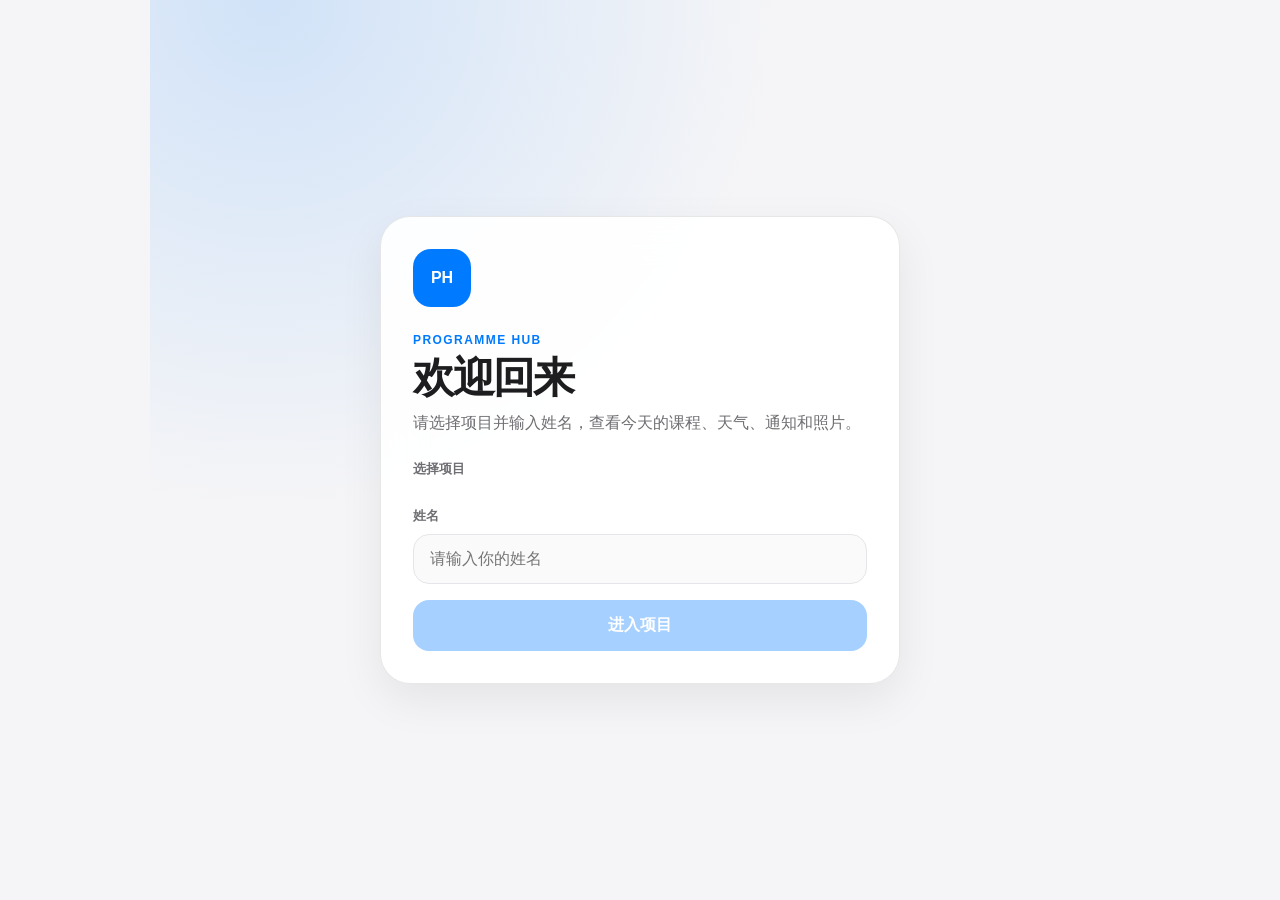
==== index.html @ 5d645482 "Publish Programme Hub website" ====
<!doctype html>
<html lang="zh-CN">
<head>
<meta charset="utf-8">
<meta name="viewport" content="width=device-width,initial-scale=1,viewport-fit=cover">
<meta name="theme-color" content="#f5f5f7">
<title>Programme Hub</title>
<style>
:root{--a:#007aff;--bg:#f5f5f7;--card:#fff;--text:#1d1d1f;--muted:#6e6e73;--line:#e5e5ea;--shadow:0 16px 45px rgba(0,0,0,.07)}
*{box-sizing:border-box}html{scroll-behavior:smooth}body{margin:0;background:var(--bg);color:var(--text);font-family:-apple-system,BlinkMacSystemFont,"PingFang SC","Helvetica Neue",Arial,sans-serif;-webkit-font-smoothing:antialiased}button,input{font:inherit}.hide{display:none!important}.wrap{width:min(100%,980px);margin:auto;min-height:100vh}.glass{background:rgba(255,255,255,.92);border:1px solid rgba(60,60,67,.12);box-shadow:var(--shadow);backdrop-filter:blur(20px)}
.login{min-height:100vh;display:grid;place-items:center;padding:22px;background:radial-gradient(circle at 12% 0,rgba(0,122,255,.15),transparent 32rem)}.loginbox{width:min(100%,520px);border-radius:30px;padding:32px}.logo{width:58px;height:58px;border-radius:18px;background:var(--a);color:#fff;display:grid;place-items:center;font-weight:800}.eyebrow{color:var(--a);font-size:12px;font-weight:800;letter-spacing:.12em;margin:26px 0 9px}.login h1{font-size:42px;letter-spacing:-.05em;line-height:1.05;margin:0 0 10px}.sub{color:var(--muted);line-height:1.6;margin:0 0 24px}.label{display:block;color:var(--muted);font-size:13px;font-weight:700;margin:20px 0 9px}.projects{display:grid;gap:10px}.project{width:100%;border:1px solid var(--line);background:#fff;border-radius:18px;padding:13px;display:flex;align-items:center;gap:12px;text-align:left;cursor:pointer}.project.on{border-color:var(--a);box-shadow:0 0 0 3px rgba(0,122,255,.1)}.badge{width:43px;height:43px;border-radius:13px;background:var(--c);color:#fff;display:grid;place-items:center;font-weight:800}.project strong,.project small{display:block}.project small{color:var(--muted);margin-top:3px}.radio{width:18px;height:18px;border:2px solid var(--line);border-radius:50%;margin-left:auto}.project.on .radio{border:5px solid var(--a)}.input{width:100%;border:1px solid var(--line);border-radius:16px;padding:15px 16px;background:#fafafa;outline:none}.input:focus{border-color:var(--a);box-shadow:0 0 0 4px rgba(0,122,255,.1)}.primary{width:100%;border:0;border-radius:16px;background:var(--a);color:#fff;padding:15px;font-weight:800;margin-top:16px;cursor:pointer}.primary:disabled{opacity:.35}
.app{padding:0 16px 104px}.top{height:66px;display:flex;align-items:center;justify-content:space-between;position:sticky;top:0;z-index:9;background:rgba(245,245,247,.82);backdrop-filter:blur(20px)}.brand{font-weight:800}.actions{display:flex;gap:9px}.round{height:38px;min-width:38px;border:1px solid var(--line);border-radius:999px;background:#fff;font-weight:800}.section{display:none}.section.on{display:block}.hero{padding:36px 0 24px}.date{color:var(--a);font-size:13px;font-weight:800}.hero h1{font-size:clamp(38px,8vw,64px);letter-spacing:-.055em;line-height:1.02;margin:9px 0 10px}.hero p{color:var(--muted);font-size:17px;margin:0}.grid{display:grid;grid-template-columns:1.15fr .85fr;gap:15px}.stack{display:grid;gap:15px}.card{background:var(--card);border:1px solid var(--line);border-radius:25px;box-shadow:var(--shadow);overflow:hidden}.head{display:flex;align-items:center;justify-content:space-between;padding:21px 22px 8px}.head h2{font-size:18px;margin:0}.link{border:0;background:none;color:var(--a);font-weight:700}.course{padding:7px 22px 23px}.ctime{color:var(--a);font-weight:800;font-size:14px;margin:10px 0}.course h3{font-size:clamp(27px,5vw,40px);letter-spacing:-.04em;line-height:1.08;margin:0 0 20px}.pills{display:flex;gap:8px;flex-wrap:wrap}.pill{background:#f2f2f7;border-radius:12px;padding:9px 11px;color:var(--muted);font-size:13px}.notices{padding:4px 17px 16px}.notice{display:grid;grid-template-columns:8px 1fr auto;gap:11px;padding:14px 4px;border-bottom:1px solid var(--line)}.notice:last-child{border:0}.dot{width:8px;height:8px;border-radius:50%;background:var(--a);margin-top:6px}.dot.red{background:#ff3b30}.notice strong{font-size:14px}.notice p{margin:5px 0 0;color:var(--muted);font-size:13px;line-height:1.5}.notice time{font-size:11px;color:var(--muted)}.weather{padding:8px 22px 22px}.temp{font-size:68px;font-weight:300;letter-spacing:-.08em}.condition{color:var(--muted);margin:3px 0 15px}.tip{background:rgba(0,122,255,.09);border-radius:14px;padding:13px;font-size:13px;line-height:1.55;margin-top:14px}.photos{display:grid;grid-auto-flow:column;grid-auto-columns:minmax(210px,1fr);gap:11px;overflow-x:auto;padding:8px 17px 20px}.photo{aspect-ratio:4/3;border-radius:18px;position:relative;overflow:hidden;background:linear-gradient(145deg,var(--c1),var(--c2))}.photo:before{content:"";position:absolute;width:120px;height:120px;border-radius:50%;background:rgba(255,255,255,.24);right:-20px;top:-20px}.photo:after{content:"";position:absolute;width:170px;height:70px;border-radius:30px;background:rgba(255,255,255,.18);left:20px;top:40px}.caption{position:absolute;left:0;right:0;bottom:0;padding:45px 14px 13px;background:linear-gradient(transparent,rgba(0,0,0,.72));color:#fff}.caption strong,.caption small{display:block}.caption small{opacity:.8;margin-top:4px}.pagehead{padding:40px 0 18px}.pagehead small{color:var(--a);font-weight:800}.pagehead h1{font-size:44px;letter-spacing:-.05em;margin:6px 0}.timeline{padding:12px 21px}.trow{display:grid;grid-template-columns:68px 22px 1fr;min-height:86px}.ttime{padding-top:18px;font-weight:800}.axis{position:relative}.axis:before{content:"";position:absolute;left:10px;top:0;bottom:0;width:1px;background:var(--line)}.axis:after{content:"";position:absolute;left:6px;top:23px;width:9px;height:9px;border-radius:50%;background:var(--muted)}.trow.current .axis:after{background:var(--a);box-shadow:0 0 0 6px rgba(0,122,255,.12)}.tcontent{padding:17px 0;border-bottom:1px solid var(--line)}.tcontent span{display:block;color:var(--muted);font-size:13px;margin-top:5px}.noticecards{display:grid;gap:11px}.ncard{padding:20px 21px}.tag{display:inline-flex;padding:6px 9px;border-radius:999px;background:rgba(0,122,255,.1);color:var(--a);font-size:11px;font-weight:800}.tag.red{background:rgba(255,59,48,.1);color:#ff3b30}.ncard h3{margin:12px 0 7px}.ncard p{color:var(--muted);line-height:1.65;margin:0}.photogrid{display:grid;grid-template-columns:repeat(3,1fr);gap:10px}.photogrid .photo{aspect-ratio:1}.profile{max-width:650px;padding:23px}.profiletop{display:flex;gap:15px;align-items:center;padding-bottom:19px;border-bottom:1px solid var(--line)}.avatar{width:58px;height:58px;border-radius:18px;background:var(--a);color:#fff;display:grid;place-items:center;font-size:23px;font-weight:800}.profiletop h3{margin:0}.profiletop p{margin:5px 0 0;color:var(--muted)}.prow{display:flex;justify-content:space-between;padding:17px 0;border-bottom:1px solid var(--line)}.prow span:last-child{color:var(--muted)}.logout{width:100%;border:0;border-radius:15px;background:rgba(255,59,48,.1);color:#ff3b30;padding:14px;font-weight:800;margin-top:18px}.nav{position:fixed;left:50%;bottom:max(12px,env(safe-area-inset-bottom));transform:translateX(-50%);width:min(calc(100% - 28px),620px);display:grid;grid-template-columns:repeat(5,1fr);padding:7px;background:rgba(255,255,255,.86);border:1px solid var(--line);border-radius:23px;box-shadow:0 14px 40px rgba(0,0,0,.15);backdrop-filter:blur(22px);z-index:20}.nav button{border:0;background:none;border-radius:17px;padding:8px 2px;color:var(--muted);font-size:11px;font-weight:700}.nav button.on{background:rgba(0,122,255,.09);color:var(--a)}.nav b{display:block;font-size:18px;margin-bottom:2px}
@media(max-width:760px){.grid{grid-template-columns:1fr}.photogrid{grid-template-columns:repeat(2,1fr)}.notice{grid-template-columns:8px 1fr}.notice time{grid-column:2}.loginbox{padding:26px}.login h1{font-size:37px}}
</style>
</head>
<body>
<div class="wrap">
<section id="login" class="login"><div class="loginbox glass"><div class="logo">PH</div><div class="eyebrow">PROGRAMME HUB</div><h1>欢迎回来</h1><p class="sub">请选择项目并输入姓名，查看今天的课程、天气、通知和照片。</p><span class="label">选择项目</span><div id="projects" class="projects"></div><label class="label" for="name">姓名</label><input id="name" class="input" placeholder="请输入你的姓名"><button id="enter" class="primary" disabled>进入项目</button></div></section>
<section id="app" class="app hide"><header class="top"><div id="brand" class="brand"></div><div class="actions"><button id="lang" class="round">EN</button><button id="avatarTop" class="round">U</button></div></header>
<main>
<section id="home" class="section on"><div class="hero"><div id="date" class="date"></div><h1 id="greeting"></h1><p id="welcome"></p></div><div class="grid"><div class="stack"><article class="card"><div class="head"><h2 data-t="todayCourse">今日课程</h2><button class="link" data-go="schedule">查看全部</button></div><div class="course"><div id="courseTime" class="ctime"></div><h3 id="courseTitle"></h3><div class="pills"><span id="speaker" class="pill"></span><span id="location" class="pill"></span></div></div></article><article class="card"><div class="head"><h2 data-t="latest">最新通知</h2><button class="link" data-go="notices">查看全部</button></div><div id="homeNotices" class="notices"></div></article></div><div class="stack"><article class="card"><div class="head"><h2 data-t="weather">今日天气</h2><span id="city"></span></div><div class="weather"><div id="temp" class="temp"></div><div id="condition" class="condition"></div><div class="pills"><span id="rain" class="pill"></span><span id="humidity" class="pill"></span></div><div id="tip" class="tip"></div></div></article><article class="card"><div class="head"><h2 data-t="photos">今日照片</h2><button class="link" data-go="photos">查看全部</button></div><div id="homePhotos" class="photos"></div></article></div></div></section>
<section id="schedule" class="section"><div class="pagehead"><small>PROGRAMME</small><h1 data-t="schedule">日程</h1></div><div id="timeline" class="card timeline"></div></section>
<section id="notices" class="section"><div class="pagehead"><small>UPDATES</small><h1 data-t="notices">通知</h1></div><div id="noticeCards" class="noticecards"></div></section>
<section id="photos" class="section"><div class="pagehead"><small>MOMENTS</small><h1 data-t="photos">照片</h1></div><div id="photoGrid" class="photogrid"></div></section>
<section id="profile" class="section"><div class="pagehead"><small>ACCOUNT</small><h1 data-t="me">我的</h1></div><div class="card profile"><div class="profiletop"><div id="avatar" class="avatar">U</div><div><h3 id="profileName"></h3><p id="profileProject"></p></div></div><div class="prow"><span data-t="project">项目</span><span id="profileProject2"></span></div><div class="prow"><span data-t="language">语言</span><span id="profileLang"></span></div><button id="logout" class="logout">切换项目 / 退出</button></div></section>
</main>
<nav class="nav"><button class="on" data-tab="home"><b>⌂</b><span data-t="home">首页</span></button><button data-tab="schedule"><b>◷</b><span data-t="schedule">日程</span></button><button data-tab="notices"><b>◉</b><span data-t="notices">通知</span></button><button data-tab="photos"><b>▧</b><span data-t="photos">照片</span></button><button data-tab="profile"><b>♙</b><span data-t="me">我的</span></button></nav></section>
</div>
<script>
const DATA={
uae:{name:'2026 UAE',sub:'Summer Chinese Programme',short:'UAE',accent:'#007aff',welcomeZh:'今天的重要信息，都在这里。',welcomeEn:'Everything important for today, in one place.',course:{time:'09:00–12:00',zh:'中华文化教学多模态资源的生成与使用',en:'Creating and Using Multimodal Resources for Chinese Culture Teaching',speakerZh:'张天池',speakerEn:'Zhang Tianchi',placeZh:'物理楼二楼报告厅',placeEn:'Physics Building, 2F Auditorium'},weather:{cityZh:'上海',cityEn:'Shanghai',temp:'32°',conditionZh:'多云 · 最高 35° / 最低 27°',conditionEn:'Cloudy · H 35° / L 27°',rain:'35%',humidity:'68%',tipZh:'下午可能有阵雨，记得带伞并注意防暑。',tipEn:'Possible afternoon showers. Bring an umbrella and stay hydrated.'},schedule:[['08:40','酒店发车','Depart from hotel'],['09:00','上午课程','Morning class'],['12:00','午餐','Lunch'],['13:45','前往新天地','Transfer to Xintiandi'],['18:30','上海马戏城','Shanghai Circus World']],notices:[['重要','IMPORTANT','明日上午请于 08:30 前在酒店大堂集合。','Meet in the hotel lobby before 8:30 tomorrow morning.',1],['行程调整','Schedule update','今日返程时间调整为 20:00。','Today’s return time has been changed to 20:00.',0]]},
principals:{name:'2026 华校校长',sub:'Overseas Chinese Educators',short:'华校',accent:'#af1f2d',welcomeZh:'课程安排、重要通知与活动照片一目了然。',welcomeEn:'Courses, updates and programme moments at a glance.',course:{time:'09:00–12:00',zh:'华文教育与国家文化软实力',en:'Chinese Education and National Cultural Soft Power',speakerZh:'曹秀玲',speakerEn:'Cao Xiuling',placeZh:'物理楼二楼报告厅',placeEn:'Physics Building, 2F Auditorium'},weather:{cityZh:'上海',cityEn:'Shanghai',temp:'32°',conditionZh:'多云 · 最高 35° / 最低 27°',conditionEn:'Cloudy · H 35° / L 27°',rain:'35%',humidity:'68%',tipZh:'天气炎热，请及时补水。',tipEn:'Hot weather today. Stay hydrated.'},schedule:[['08:10','酒店发车','Depart from hotel'],['09:00','专题讲座','Featured lecture'],['12:00','午餐','Lunch'],['13:30','下午活动','Afternoon activity'],['17:00','返回酒店','Return to hotel']],notices:[['提醒','REMINDER','请携带学员证并按大巴分配表乘车。','Bring your programme badge and follow the bus allocation list.',1],['资料更新','MATERIALS','今日讲座资料已更新。','Today’s lecture materials have been updated.',0]]},
vietnam:{name:'2025 越南大学生',sub:'Vietnam University Programme',short:'VN',accent:'#008f74',welcomeZh:'你的每日课程与活动信息。',welcomeEn:'Your daily classes and activities.',course:{time:'09:00–11:30',zh:'中国文化体验课程',en:'Chinese Culture Experience',speakerZh:'项目教师',speakerEn:'Programme Faculty',placeZh:'教学楼 206',placeEn:'Teaching Building 206'},weather:{cityZh:'上海',cityEn:'Shanghai',temp:'31°',conditionZh:'晴间多云 · 最高 34° / 最低 26°',conditionEn:'Partly cloudy · H 34° / L 26°',rain:'20%',humidity:'65%',tipZh:'有户外活动，建议做好防晒。',tipEn:'Outdoor activities today. Sun protection is recommended.'},schedule:[['08:30','集合出发','Meet and depart'],['09:00','上午课程','Morning class'],['11:30','午餐','Lunch'],['14:00','文化参访','Cultural visit'],['17:30','自由活动','Free time']],notices:[['集合提醒','MEETING','请提前十分钟到达集合地点。','Arrive at the meeting point ten minutes early.',1],['照片更新','PHOTOS','昨日活动照片已经上传。','Yesterday’s activity photos are now available.',0]]}}
};
const T={zh:{todayCourse:'今日课程',latest:'最新通知',weather:'今日天气',photos:'照片',schedule:'日程',notices:'通知',me:'我的',project:'项目',language:'语言',home:'首页'},en:{todayCourse:"Today’s Course",latest:'Latest Notices',weather:"Today’s Weather",photos:'Photos',schedule:'Schedule',notices:'Notices',me:'Me',project:'Project',language:'Language',home:'Home'}};
let state={project:localStorage.ph_project||'uae',name:localStorage.ph_name||'',lang:localStorage.ph_lang||'zh',tab:'home'};const $=id=>document.getElementById(id);const txt=(o,z,e)=>state.lang==='zh'?o[z]:o[e];
function theme(){document.documentElement.style.setProperty('--a',DATA[state.project].accent)}
function renderProjects(){projects.innerHTML=Object.entries(DATA).map(([k,p])=>`<button class="project ${k===state.project?'on':''}" data-p="${k}"><span class="badge" style="--c:${p.accent}">${p.short}</span><span><strong>${p.name}</strong><small>${p.sub}</small></span><i class="radio"></i></button>`).join('');document.querySelectorAll('[data-p]').forEach(b=>b.onclick=()=>{state.project=b.dataset.p;theme();renderProjects();validate()})}
function validate(){enter.disabled=!name.value.trim()}
function dateText(){return new Intl.DateTimeFormat(state.lang==='zh'?'zh-CN':'en-US',{month:'long',day:'numeric',weekday:'long'}).format(new Date())}
function greet(){let h=new Date().getHours();return state.lang==='zh'?(h<12?'早上好':h<18?'下午好':'晚上好'):(h<12?'Good morning':h<18?'Good afternoon':'Good evening')}
function photoCards(){return [['#3277d5','#8cc8ff',state.lang==='zh'?'校园时光':'Campus Moments',state.lang==='zh'?'12 张照片':'12 photos'],['#af1f2d','#ffb7c3',state.lang==='zh'?'今日课堂':"Today’s Class",state.lang==='zh'?'18 张照片':'18 photos'],['#008f74','#8de1c9',state.lang==='zh'?'上海印象':'Shanghai Impressions',state.lang==='zh'?'24 张照片':'24 photos']].map(x=>`<div class="photo" style="--c1:${x[0]};--c2:${x[1]}"><div class="caption"><strong>${x[2]}</strong><small>${x[3]}</small></div></div>`).join('')}
function render(){const p=DATA[state.project];theme();brand.textContent=p.name;date.textContent=dateText();greeting.textContent=`${greet()}，${state.name}`;welcome.textContent=state.lang==='zh'?p.welcomeZh:p.welcomeEn;courseTime.textContent=p.course.time;courseTitle.textContent=state.lang==='zh'?p.course.zh:p.course.en;speaker.textContent='👤 '+(state.lang==='zh'?'主讲人：':'Speaker: ')+(state.lang==='zh'?p.course.speakerZh:p.course.speakerEn);location.textContent='⌖ '+(state.lang==='zh'?p.course.placeZh:p.course.placeEn);city.textContent=state.lang==='zh'?p.weather.cityZh:p.weather.cityEn;temp.textContent=p.weather.temp;condition.textContent=state.lang==='zh'?p.weather.conditionZh:p.weather.conditionEn;rain.textContent=(state.lang==='zh'?'降雨概率 ':'Rain ')+p.weather.rain;humidity.textContent=(state.lang==='zh'?'湿度 ':'Humidity ')+p.weather.humidity;tip.textContent=state.lang==='zh'?p.weather.tipZh:p.weather.tipEn;homeNotices.innerHTML=p.notices.map(n=>`<div class="notice"><span class="dot ${n[4]?'red':''}"></span><div><strong>${state.lang==='zh'?n[0]:n[1]}</strong><p>${state.lang==='zh'?n[2]:n[3]}</p></div><time>${state.lang==='zh'?'今天':'Today'}</time></div>`).join('');noticeCards.innerHTML=p.notices.map(n=>`<article class="card ncard"><span class="tag ${n[4]?'red':''}">${state.lang==='zh'?n[0]:n[1]}</span><h3>${state.lang==='zh'?n[0]:n[1]}</h3><p>${state.lang==='zh'?n[2]:n[3]}</p></article>`).join('');homePhotos.innerHTML=photoCards();photoGrid.innerHTML=photoCards();timeline.innerHTML=p.schedule.map((s,i)=>`<div class="trow ${i===1?'current':''}"><div class="ttime">${s[0]}</div><div class="axis"></div><div class="tcontent"><strong>${state.lang==='zh'?s[1]:s[2]}</strong><span>${p.name}</span></div></div>`).join('');avatarTop.textContent=(state.name[0]||'U').toUpperCase();avatar.textContent=(state.name[0]||'U').toUpperCase();profileName.textContent=state.name;profileProject.textContent=p.name;profileProject2.textContent=p.name;profileLang.textContent=state.lang==='zh'?'简体中文':'English';lang.textContent=state.lang==='zh'?'EN':'中';document.querySelectorAll('[data-t]').forEach(e=>e.textContent=T[state.lang][e.dataset.t])}
function showApp(){login.classList.add('hide');app.classList.remove('hide');render();tab('home')}
function tab(t){state.tab=t;document.querySelectorAll('.section').forEach(s=>s.classList.toggle('on',s.id===t));document.querySelectorAll('[data-tab]').forEach(b=>b.classList.toggle('on',b.dataset.tab===t));scrollTo(0,0)}
enter.onclick=()=>{state.name=name.value.trim();localStorage.ph_project=state.project;localStorage.ph_name=state.name;localStorage.ph_lang=state.lang;showApp()};name.oninput=validate;name.onkeydown=e=>{if(e.key==='Enter'&&!enter.disabled)enter.click()};lang.onclick=()=>{state.lang=state.lang==='zh'?'en':'zh';localStorage.ph_lang=state.lang;render()};avatarTop.onclick=()=>tab('profile');logout.onclick=()=>{localStorage.removeItem('ph_name');state.name='';app.classList.add('hide');login.classList.remove('hide');name.value='';validate()};document.querySelectorAll('[data-tab]').forEach(b=>b.onclick=()=>tab(b.dataset.tab));document.querySelectorAll('[data-go]').forEach(b=>b.onclick=()=>tab(b.dataset.go));renderProjects();theme();name.value=state.name;validate();if(state.name)showApp();
</script>
</body>
</html>
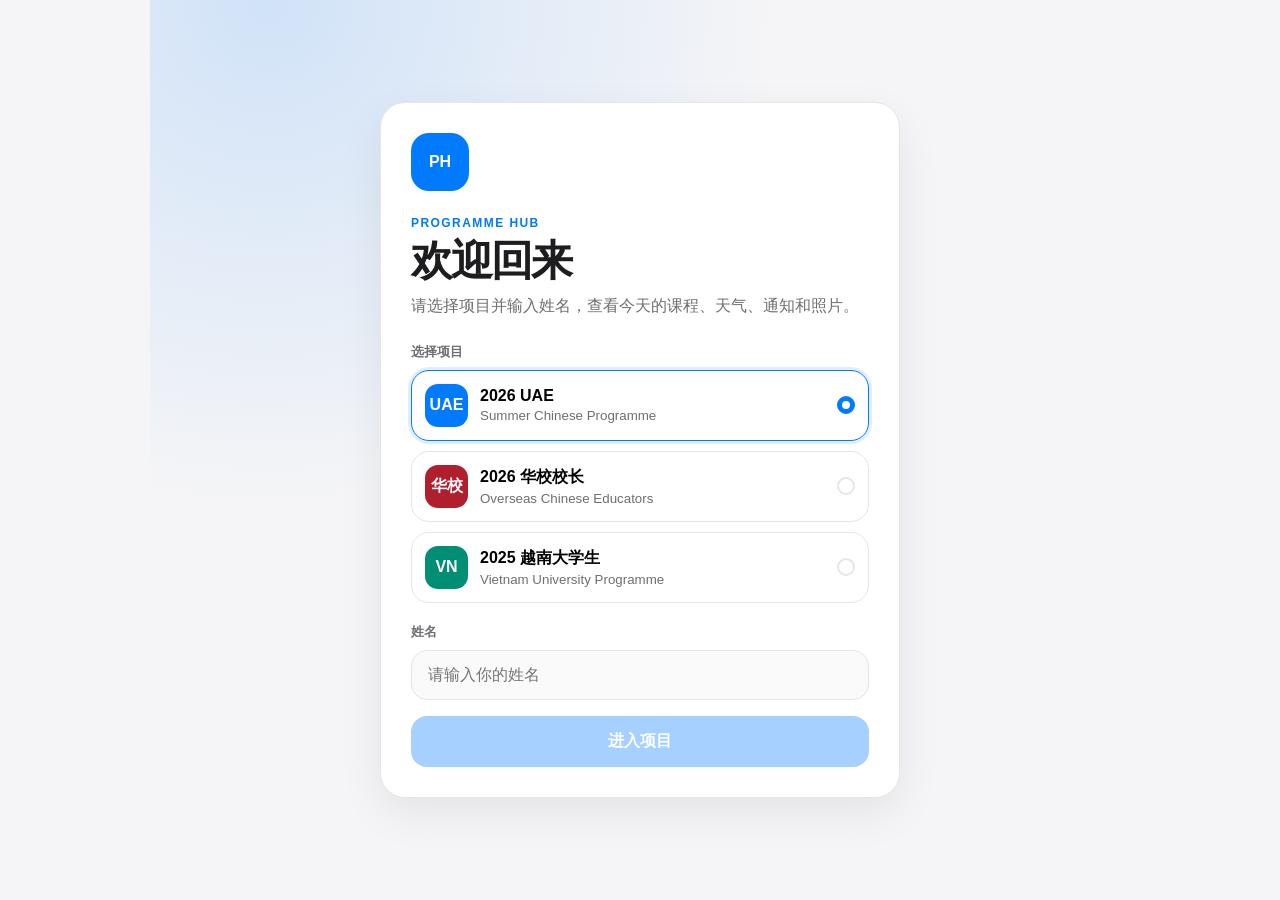
==== commit ec6f75aa: "Fix project selection and login in WeChat" ====
--- a/index.html
+++ b/index.html
@@ -2,48 +2,81 @@
 <html lang="zh-CN">
 <head>
 <meta charset="utf-8">
-<meta name="viewport" content="width=device-width,initial-scale=1,viewport-fit=cover">
+<meta name="viewport" content="width=device-width,initial-scale=1,maximum-scale=1,viewport-fit=cover">
 <meta name="theme-color" content="#f5f5f7">
 <title>Programme Hub</title>
 <style>
-:root{--a:#007aff;--bg:#f5f5f7;--card:#fff;--text:#1d1d1f;--muted:#6e6e73;--line:#e5e5ea;--shadow:0 16px 45px rgba(0,0,0,.07)}
-*{box-sizing:border-box}html{scroll-behavior:smooth}body{margin:0;background:var(--bg);color:var(--text);font-family:-apple-system,BlinkMacSystemFont,"PingFang SC","Helvetica Neue",Arial,sans-serif;-webkit-font-smoothing:antialiased}button,input{font:inherit}.hide{display:none!important}.wrap{width:min(100%,980px);margin:auto;min-height:100vh}.glass{background:rgba(255,255,255,.92);border:1px solid rgba(60,60,67,.12);box-shadow:var(--shadow);backdrop-filter:blur(20px)}
-.login{min-height:100vh;display:grid;place-items:center;padding:22px;background:radial-gradient(circle at 12% 0,rgba(0,122,255,.15),transparent 32rem)}.loginbox{width:min(100%,520px);border-radius:30px;padding:32px}.logo{width:58px;height:58px;border-radius:18px;background:var(--a);color:#fff;display:grid;place-items:center;font-weight:800}.eyebrow{color:var(--a);font-size:12px;font-weight:800;letter-spacing:.12em;margin:26px 0 9px}.login h1{font-size:42px;letter-spacing:-.05em;line-height:1.05;margin:0 0 10px}.sub{color:var(--muted);line-height:1.6;margin:0 0 24px}.label{display:block;color:var(--muted);font-size:13px;font-weight:700;margin:20px 0 9px}.projects{display:grid;gap:10px}.project{width:100%;border:1px solid var(--line);background:#fff;border-radius:18px;padding:13px;display:flex;align-items:center;gap:12px;text-align:left;cursor:pointer}.project.on{border-color:var(--a);box-shadow:0 0 0 3px rgba(0,122,255,.1)}.badge{width:43px;height:43px;border-radius:13px;background:var(--c);color:#fff;display:grid;place-items:center;font-weight:800}.project strong,.project small{display:block}.project small{color:var(--muted);margin-top:3px}.radio{width:18px;height:18px;border:2px solid var(--line);border-radius:50%;margin-left:auto}.project.on .radio{border:5px solid var(--a)}.input{width:100%;border:1px solid var(--line);border-radius:16px;padding:15px 16px;background:#fafafa;outline:none}.input:focus{border-color:var(--a);box-shadow:0 0 0 4px rgba(0,122,255,.1)}.primary{width:100%;border:0;border-radius:16px;background:var(--a);color:#fff;padding:15px;font-weight:800;margin-top:16px;cursor:pointer}.primary:disabled{opacity:.35}
-.app{padding:0 16px 104px}.top{height:66px;display:flex;align-items:center;justify-content:space-between;position:sticky;top:0;z-index:9;background:rgba(245,245,247,.82);backdrop-filter:blur(20px)}.brand{font-weight:800}.actions{display:flex;gap:9px}.round{height:38px;min-width:38px;border:1px solid var(--line);border-radius:999px;background:#fff;font-weight:800}.section{display:none}.section.on{display:block}.hero{padding:36px 0 24px}.date{color:var(--a);font-size:13px;font-weight:800}.hero h1{font-size:clamp(38px,8vw,64px);letter-spacing:-.055em;line-height:1.02;margin:9px 0 10px}.hero p{color:var(--muted);font-size:17px;margin:0}.grid{display:grid;grid-template-columns:1.15fr .85fr;gap:15px}.stack{display:grid;gap:15px}.card{background:var(--card);border:1px solid var(--line);border-radius:25px;box-shadow:var(--shadow);overflow:hidden}.head{display:flex;align-items:center;justify-content:space-between;padding:21px 22px 8px}.head h2{font-size:18px;margin:0}.link{border:0;background:none;color:var(--a);font-weight:700}.course{padding:7px 22px 23px}.ctime{color:var(--a);font-weight:800;font-size:14px;margin:10px 0}.course h3{font-size:clamp(27px,5vw,40px);letter-spacing:-.04em;line-height:1.08;margin:0 0 20px}.pills{display:flex;gap:8px;flex-wrap:wrap}.pill{background:#f2f2f7;border-radius:12px;padding:9px 11px;color:var(--muted);font-size:13px}.notices{padding:4px 17px 16px}.notice{display:grid;grid-template-columns:8px 1fr auto;gap:11px;padding:14px 4px;border-bottom:1px solid var(--line)}.notice:last-child{border:0}.dot{width:8px;height:8px;border-radius:50%;background:var(--a);margin-top:6px}.dot.red{background:#ff3b30}.notice strong{font-size:14px}.notice p{margin:5px 0 0;color:var(--muted);font-size:13px;line-height:1.5}.notice time{font-size:11px;color:var(--muted)}.weather{padding:8px 22px 22px}.temp{font-size:68px;font-weight:300;letter-spacing:-.08em}.condition{color:var(--muted);margin:3px 0 15px}.tip{background:rgba(0,122,255,.09);border-radius:14px;padding:13px;font-size:13px;line-height:1.55;margin-top:14px}.photos{display:grid;grid-auto-flow:column;grid-auto-columns:minmax(210px,1fr);gap:11px;overflow-x:auto;padding:8px 17px 20px}.photo{aspect-ratio:4/3;border-radius:18px;position:relative;overflow:hidden;background:linear-gradient(145deg,var(--c1),var(--c2))}.photo:before{content:"";position:absolute;width:120px;height:120px;border-radius:50%;background:rgba(255,255,255,.24);right:-20px;top:-20px}.photo:after{content:"";position:absolute;width:170px;height:70px;border-radius:30px;background:rgba(255,255,255,.18);left:20px;top:40px}.caption{position:absolute;left:0;right:0;bottom:0;padding:45px 14px 13px;background:linear-gradient(transparent,rgba(0,0,0,.72));color:#fff}.caption strong,.caption small{display:block}.caption small{opacity:.8;margin-top:4px}.pagehead{padding:40px 0 18px}.pagehead small{color:var(--a);font-weight:800}.pagehead h1{font-size:44px;letter-spacing:-.05em;margin:6px 0}.timeline{padding:12px 21px}.trow{display:grid;grid-template-columns:68px 22px 1fr;min-height:86px}.ttime{padding-top:18px;font-weight:800}.axis{position:relative}.axis:before{content:"";position:absolute;left:10px;top:0;bottom:0;width:1px;background:var(--line)}.axis:after{content:"";position:absolute;left:6px;top:23px;width:9px;height:9px;border-radius:50%;background:var(--muted)}.trow.current .axis:after{background:var(--a);box-shadow:0 0 0 6px rgba(0,122,255,.12)}.tcontent{padding:17px 0;border-bottom:1px solid var(--line)}.tcontent span{display:block;color:var(--muted);font-size:13px;margin-top:5px}.noticecards{display:grid;gap:11px}.ncard{padding:20px 21px}.tag{display:inline-flex;padding:6px 9px;border-radius:999px;background:rgba(0,122,255,.1);color:var(--a);font-size:11px;font-weight:800}.tag.red{background:rgba(255,59,48,.1);color:#ff3b30}.ncard h3{margin:12px 0 7px}.ncard p{color:var(--muted);line-height:1.65;margin:0}.photogrid{display:grid;grid-template-columns:repeat(3,1fr);gap:10px}.photogrid .photo{aspect-ratio:1}.profile{max-width:650px;padding:23px}.profiletop{display:flex;gap:15px;align-items:center;padding-bottom:19px;border-bottom:1px solid var(--line)}.avatar{width:58px;height:58px;border-radius:18px;background:var(--a);color:#fff;display:grid;place-items:center;font-size:23px;font-weight:800}.profiletop h3{margin:0}.profiletop p{margin:5px 0 0;color:var(--muted)}.prow{display:flex;justify-content:space-between;padding:17px 0;border-bottom:1px solid var(--line)}.prow span:last-child{color:var(--muted)}.logout{width:100%;border:0;border-radius:15px;background:rgba(255,59,48,.1);color:#ff3b30;padding:14px;font-weight:800;margin-top:18px}.nav{position:fixed;left:50%;bottom:max(12px,env(safe-area-inset-bottom));transform:translateX(-50%);width:min(calc(100% - 28px),620px);display:grid;grid-template-columns:repeat(5,1fr);padding:7px;background:rgba(255,255,255,.86);border:1px solid var(--line);border-radius:23px;box-shadow:0 14px 40px rgba(0,0,0,.15);backdrop-filter:blur(22px);z-index:20}.nav button{border:0;background:none;border-radius:17px;padding:8px 2px;color:var(--muted);font-size:11px;font-weight:700}.nav button.on{background:rgba(0,122,255,.09);color:var(--a)}.nav b{display:block;font-size:18px;margin-bottom:2px}
-@media(max-width:760px){.grid{grid-template-columns:1fr}.photogrid{grid-template-columns:repeat(2,1fr)}.notice{grid-template-columns:8px 1fr}.notice time{grid-column:2}.loginbox{padding:26px}.login h1{font-size:37px}}
+:root{--accent:#007aff;--bg:#f5f5f7;--card:#fff;--text:#1d1d1f;--muted:#6e6e73;--line:#e5e5ea;--danger:#ff3b30;--shadow:0 16px 44px rgba(0,0,0,.07)}
+*{box-sizing:border-box}html{scroll-behavior:smooth}body{margin:0;background:var(--bg);color:var(--text);font-family:-apple-system,BlinkMacSystemFont,"PingFang SC","Helvetica Neue",Arial,sans-serif;-webkit-font-smoothing:antialiased}button,input{font:inherit}.hidden{display:none!important}.shell{width:min(100%,980px);margin:auto;min-height:100vh}.card{background:var(--card);border:1px solid var(--line);border-radius:25px;box-shadow:var(--shadow)}
+.login{min-height:100vh;display:grid;place-items:center;padding:22px;background:radial-gradient(circle at 12% 0,rgba(0,122,255,.15),transparent 32rem)}.login-box{width:min(100%,520px);padding:30px}.logo{width:58px;height:58px;border-radius:18px;background:var(--accent);color:#fff;display:grid;place-items:center;font-weight:800}.eyebrow{color:var(--accent);font-size:12px;font-weight:800;letter-spacing:.12em;margin:25px 0 9px}.login h1{font-size:42px;letter-spacing:-.05em;line-height:1.05;margin:0 0 10px}.sub{color:var(--muted);line-height:1.6;margin:0 0 24px}.label{display:block;color:var(--muted);font-size:13px;font-weight:700;margin:20px 0 9px}.project-list{display:grid;gap:10px}.project-option{width:100%;border:1px solid var(--line);background:#fff;border-radius:18px;padding:13px;display:flex;align-items:center;gap:12px;text-align:left;cursor:pointer;-webkit-tap-highlight-color:transparent}.project-option.selected{border-color:var(--accent);box-shadow:0 0 0 3px color-mix(in srgb,var(--accent) 12%,transparent)}.project-badge{width:43px;height:43px;border-radius:13px;color:#fff;display:grid;place-items:center;font-weight:800;flex:0 0 auto}.project-copy{min-width:0}.project-copy strong,.project-copy small{display:block}.project-copy small{color:var(--muted);margin-top:3px}.radio{width:18px;height:18px;border:2px solid var(--line);border-radius:50%;margin-left:auto;flex:0 0 auto}.project-option.selected .radio{border:5px solid var(--accent)}.name-input{width:100%;border:1px solid var(--line);border-radius:16px;padding:15px 16px;background:#fafafa;outline:none;-webkit-appearance:none}.name-input:focus{border-color:var(--accent);box-shadow:0 0 0 4px rgba(0,122,255,.1)}.enter-button{width:100%;border:0;border-radius:16px;background:var(--accent);color:#fff;padding:15px;font-weight:800;margin-top:16px;cursor:pointer;-webkit-tap-highlight-color:transparent}.enter-button:disabled{opacity:.35;cursor:not-allowed}.error{display:none;color:var(--danger);font-size:13px;margin-top:10px}.error.show{display:block}
+.app{padding:0 16px 104px}.topbar{height:66px;display:flex;align-items:center;justify-content:space-between;position:sticky;top:0;z-index:10;background:rgba(245,245,247,.84);backdrop-filter:blur(20px);-webkit-backdrop-filter:blur(20px)}.brand{font-weight:800}.top-actions{display:flex;gap:9px}.round{height:38px;min-width:38px;border:1px solid var(--line);border-radius:999px;background:#fff;font-weight:800;padding:0 11px}.page{display:none}.page.active{display:block}.hero{padding:36px 0 24px}.date{color:var(--accent);font-size:13px;font-weight:800}.hero h1{font-size:clamp(38px,8vw,64px);letter-spacing:-.055em;line-height:1.02;margin:9px 0 10px}.hero p{color:var(--muted);font-size:17px;margin:0}.grid{display:grid;grid-template-columns:1.15fr .85fr;gap:15px}.stack{display:grid;gap:15px}.module{overflow:hidden}.module-head{display:flex;align-items:center;justify-content:space-between;padding:21px 22px 8px}.module-head h2{font-size:18px;margin:0}.text-button{border:0;background:none;color:var(--accent);font-weight:700;padding:6px}.course{padding:7px 22px 23px}.course-time{color:var(--accent);font-weight:800;font-size:14px;margin:10px 0}.course h3{font-size:clamp(27px,5vw,40px);letter-spacing:-.04em;line-height:1.08;margin:0 0 20px}.pills{display:flex;gap:8px;flex-wrap:wrap}.pill{background:#f2f2f7;border-radius:12px;padding:9px 11px;color:var(--muted);font-size:13px}.notice-list{padding:4px 17px 16px}.notice{display:grid;grid-template-columns:8px 1fr auto;gap:11px;padding:14px 4px;border-bottom:1px solid var(--line)}.notice:last-child{border:0}.dot{width:8px;height:8px;border-radius:50%;background:var(--accent);margin-top:6px}.dot.important{background:var(--danger)}.notice strong{font-size:14px}.notice p{margin:5px 0 0;color:var(--muted);font-size:13px;line-height:1.5}.notice time{font-size:11px;color:var(--muted)}.weather{padding:8px 22px 22px}.temp{font-size:68px;font-weight:300;letter-spacing:-.08em}.condition{color:var(--muted);margin:3px 0 15px}.tip{background:rgba(0,122,255,.09);border-radius:14px;padding:13px;font-size:13px;line-height:1.55;margin-top:14px}.photos{display:grid;grid-auto-flow:column;grid-auto-columns:minmax(210px,1fr);gap:11px;overflow-x:auto;padding:8px 17px 20px}.photo{aspect-ratio:4/3;border-radius:18px;position:relative;overflow:hidden;background:linear-gradient(145deg,var(--c1),var(--c2))}.photo:before{content:"";position:absolute;width:120px;height:120px;border-radius:50%;background:rgba(255,255,255,.24);right:-20px;top:-20px}.photo:after{content:"";position:absolute;width:170px;height:70px;border-radius:30px;background:rgba(255,255,255,.18);left:20px;top:40px}.caption{position:absolute;left:0;right:0;bottom:0;padding:45px 14px 13px;background:linear-gradient(transparent,rgba(0,0,0,.72));color:#fff}.caption strong,.caption small{display:block}.caption small{opacity:.8;margin-top:4px}.page-head{padding:40px 0 18px}.page-head small{color:var(--accent);font-weight:800}.page-head h1{font-size:44px;letter-spacing:-.05em;margin:6px 0}.timeline{padding:12px 21px}.timeline-row{display:grid;grid-template-columns:68px 22px 1fr;min-height:86px}.timeline-time{padding-top:18px;font-weight:800}.axis{position:relative}.axis:before{content:"";position:absolute;left:10px;top:0;bottom:0;width:1px;background:var(--line)}.axis:after{content:"";position:absolute;left:6px;top:23px;width:9px;height:9px;border-radius:50%;background:var(--muted)}.timeline-row.current .axis:after{background:var(--accent);box-shadow:0 0 0 6px rgba(0,122,255,.12)}.timeline-copy{padding:17px 0;border-bottom:1px solid var(--line)}.timeline-copy span{display:block;color:var(--muted);font-size:13px;margin-top:5px}.notice-cards{display:grid;gap:11px}.notice-card{padding:20px 21px}.tag{display:inline-flex;padding:6px 9px;border-radius:999px;background:rgba(0,122,255,.1);color:var(--accent);font-size:11px;font-weight:800}.tag.important{background:rgba(255,59,48,.1);color:var(--danger)}.notice-card h3{margin:12px 0 7px}.notice-card p{color:var(--muted);line-height:1.65;margin:0}.photo-grid{display:grid;grid-template-columns:repeat(3,1fr);gap:10px}.photo-grid .photo{aspect-ratio:1}.profile{max-width:650px;padding:23px}.profile-top{display:flex;gap:15px;align-items:center;padding-bottom:19px;border-bottom:1px solid var(--line)}.avatar{width:58px;height:58px;border-radius:18px;background:var(--accent);color:#fff;display:grid;place-items:center;font-size:23px;font-weight:800}.profile-top h3{margin:0}.profile-top p{margin:5px 0 0;color:var(--muted)}.profile-row{display:flex;justify-content:space-between;padding:17px 0;border-bottom:1px solid var(--line)}.profile-row span:last-child{color:var(--muted)}.logout{width:100%;border:0;border-radius:15px;background:rgba(255,59,48,.1);color:var(--danger);padding:14px;font-weight:800;margin-top:18px}.nav{position:fixed;left:50%;bottom:max(12px,env(safe-area-inset-bottom));transform:translateX(-50%);width:min(calc(100% - 28px),620px);display:grid;grid-template-columns:repeat(5,1fr);padding:7px;background:rgba(255,255,255,.88);border:1px solid var(--line);border-radius:23px;box-shadow:0 14px 40px rgba(0,0,0,.15);backdrop-filter:blur(22px);-webkit-backdrop-filter:blur(22px);z-index:20}.nav button{border:0;background:none;border-radius:17px;padding:8px 2px;color:var(--muted);font-size:11px;font-weight:700}.nav button.active{background:rgba(0,122,255,.09);color:var(--accent)}.nav b{display:block;font-size:18px;margin-bottom:2px}
+@media(max-width:760px){.grid{grid-template-columns:1fr}.photo-grid{grid-template-columns:repeat(2,1fr)}.notice{grid-template-columns:8px 1fr}.notice time{grid-column:2}.login-box{padding:26px}.login h1{font-size:37px}}
 </style>
 </head>
 <body>
-<div class="wrap">
-<section id="login" class="login"><div class="loginbox glass"><div class="logo">PH</div><div class="eyebrow">PROGRAMME HUB</div><h1>欢迎回来</h1><p class="sub">请选择项目并输入姓名，查看今天的课程、天气、通知和照片。</p><span class="label">选择项目</span><div id="projects" class="projects"></div><label class="label" for="name">姓名</label><input id="name" class="input" placeholder="请输入你的姓名"><button id="enter" class="primary" disabled>进入项目</button></div></section>
-<section id="app" class="app hide"><header class="top"><div id="brand" class="brand"></div><div class="actions"><button id="lang" class="round">EN</button><button id="avatarTop" class="round">U</button></div></header>
+<div class="shell">
+<section id="loginView" class="login">
+<div class="login-box card">
+<div class="logo">PH</div>
+<div class="eyebrow">PROGRAMME HUB</div>
+<h1>欢迎回来</h1>
+<p class="sub">请选择项目并输入姓名，查看今天的课程、天气、通知和照片。</p>
+<span class="label">选择项目</span>
+<div id="projectList" class="project-list">
+<button type="button" class="project-option selected" data-project="uae"><span class="project-badge" style="background:#007aff">UAE</span><span class="project-copy"><strong>2026 UAE</strong><small>Summer Chinese Programme</small></span><i class="radio"></i></button>
+<button type="button" class="project-option" data-project="principals"><span class="project-badge" style="background:#af1f2d">华校</span><span class="project-copy"><strong>2026 华校校长</strong><small>Overseas Chinese Educators</small></span><i class="radio"></i></button>
+<button type="button" class="project-option" data-project="vietnam"><span class="project-badge" style="background:#008f74">VN</span><span class="project-copy"><strong>2025 越南大学生</strong><small>Vietnam University Programme</small></span><i class="radio"></i></button>
+</div>
+<label class="label" for="userName">姓名</label>
+<input id="userName" class="name-input" type="text" autocomplete="name" placeholder="请输入你的姓名">
+<button id="enterButton" type="button" class="enter-button" disabled>进入项目</button>
+<div id="loginError" class="error">请输入姓名后再进入。</div>
+</div>
+</section>
+<section id="appView" class="app hidden">
+<header class="topbar"><div id="brandName" class="brand"></div><div class="top-actions"><button id="languageButton" type="button" class="round">EN</button><button id="profileButton" type="button" class="round">U</button></div></header>
 <main>
-<section id="home" class="section on"><div class="hero"><div id="date" class="date"></div><h1 id="greeting"></h1><p id="welcome"></p></div><div class="grid"><div class="stack"><article class="card"><div class="head"><h2 data-t="todayCourse">今日课程</h2><button class="link" data-go="schedule">查看全部</button></div><div class="course"><div id="courseTime" class="ctime"></div><h3 id="courseTitle"></h3><div class="pills"><span id="speaker" class="pill"></span><span id="location" class="pill"></span></div></div></article><article class="card"><div class="head"><h2 data-t="latest">最新通知</h2><button class="link" data-go="notices">查看全部</button></div><div id="homeNotices" class="notices"></div></article></div><div class="stack"><article class="card"><div class="head"><h2 data-t="weather">今日天气</h2><span id="city"></span></div><div class="weather"><div id="temp" class="temp"></div><div id="condition" class="condition"></div><div class="pills"><span id="rain" class="pill"></span><span id="humidity" class="pill"></span></div><div id="tip" class="tip"></div></div></article><article class="card"><div class="head"><h2 data-t="photos">今日照片</h2><button class="link" data-go="photos">查看全部</button></div><div id="homePhotos" class="photos"></div></article></div></div></section>
-<section id="schedule" class="section"><div class="pagehead"><small>PROGRAMME</small><h1 data-t="schedule">日程</h1></div><div id="timeline" class="card timeline"></div></section>
-<section id="notices" class="section"><div class="pagehead"><small>UPDATES</small><h1 data-t="notices">通知</h1></div><div id="noticeCards" class="noticecards"></div></section>
-<section id="photos" class="section"><div class="pagehead"><small>MOMENTS</small><h1 data-t="photos">照片</h1></div><div id="photoGrid" class="photogrid"></div></section>
-<section id="profile" class="section"><div class="pagehead"><small>ACCOUNT</small><h1 data-t="me">我的</h1></div><div class="card profile"><div class="profiletop"><div id="avatar" class="avatar">U</div><div><h3 id="profileName"></h3><p id="profileProject"></p></div></div><div class="prow"><span data-t="project">项目</span><span id="profileProject2"></span></div><div class="prow"><span data-t="language">语言</span><span id="profileLang"></span></div><button id="logout" class="logout">切换项目 / 退出</button></div></section>
+<section id="homePage" class="page active"><div class="hero"><div id="dateText" class="date"></div><h1 id="greetingText"></h1><p id="welcomeText"></p></div><div class="grid"><div class="stack"><article class="module card"><div class="module-head"><h2 data-i18n="todayCourse">今日课程</h2><button type="button" class="text-button" data-page-link="schedule">查看全部</button></div><div class="course"><div id="courseTime" class="course-time"></div><h3 id="courseTitle"></h3><div class="pills"><span id="speakerText" class="pill"></span><span id="locationText" class="pill"></span></div></div></article><article class="module card"><div class="module-head"><h2 data-i18n="latestNotices">最新通知</h2><button type="button" class="text-button" data-page-link="notices">查看全部</button></div><div id="homeNoticeList" class="notice-list"></div></article></div><div class="stack"><article class="module card"><div class="module-head"><h2 data-i18n="weather">今日天气</h2><span id="cityText"></span></div><div class="weather"><div id="temperatureText" class="temp"></div><div id="conditionText" class="condition"></div><div class="pills"><span id="rainText" class="pill"></span><span id="humidityText" class="pill"></span></div><div id="weatherTip" class="tip"></div></div></article><article class="module card"><div class="module-head"><h2 data-i18n="todayPhotos">今日照片</h2><button type="button" class="text-button" data-page-link="photos">查看全部</button></div><div id="homePhotoList" class="photos"></div></article></div></div></section>
+<section id="schedulePage" class="page"><div class="page-head"><small>PROGRAMME</small><h1 data-i18n="schedule">日程</h1></div><div id="timelineList" class="timeline card"></div></section>
+<section id="noticesPage" class="page"><div class="page-head"><small>UPDATES</small><h1 data-i18n="notices">通知</h1></div><div id="noticeCardList" class="notice-cards"></div></section>
+<section id="photosPage" class="page"><div class="page-head"><small>MOMENTS</small><h1 data-i18n="photos">照片</h1></div><div id="photoGrid" class="photo-grid"></div></section>
+<section id="profilePage" class="page"><div class="page-head"><small>ACCOUNT</small><h1 data-i18n="profile">我的</h1></div><div class="profile card"><div class="profile-top"><div id="profileAvatar" class="avatar">U</div><div><h3 id="profileName"></h3><p id="profileProject"></p></div></div><div class="profile-row"><span data-i18n="project">项目</span><span id="profileProjectDetail"></span></div><div class="profile-row"><span data-i18n="language">语言</span><span id="profileLanguage"></span></div><button id="logoutButton" type="button" class="logout">切换项目 / 退出</button></div></section>
 </main>
-<nav class="nav"><button class="on" data-tab="home"><b>⌂</b><span data-t="home">首页</span></button><button data-tab="schedule"><b>◷</b><span data-t="schedule">日程</span></button><button data-tab="notices"><b>◉</b><span data-t="notices">通知</span></button><button data-tab="photos"><b>▧</b><span data-t="photos">照片</span></button><button data-tab="profile"><b>♙</b><span data-t="me">我的</span></button></nav></section>
+<nav class="nav"><button type="button" class="active" data-page="home"><b>⌂</b><span data-i18n="home">首页</span></button><button type="button" data-page="schedule"><b>◷</b><span data-i18n="schedule">日程</span></button><button type="button" data-page="notices"><b>◉</b><span data-i18n="notices">通知</span></button><button type="button" data-page="photos"><b>▧</b><span data-i18n="photos">照片</span></button><button type="button" data-page="profile"><b>♙</b><span data-i18n="profile">我的</span></button></nav>
+</section>
 </div>
 <script>
-const DATA={
-uae:{name:'2026 UAE',sub:'Summer Chinese Programme',short:'UAE',accent:'#007aff',welcomeZh:'今天的重要信息，都在这里。',welcomeEn:'Everything important for today, in one place.',course:{time:'09:00–12:00',zh:'中华文化教学多模态资源的生成与使用',en:'Creating and Using Multimodal Resources for Chinese Culture Teaching',speakerZh:'张天池',speakerEn:'Zhang Tianchi',placeZh:'物理楼二楼报告厅',placeEn:'Physics Building, 2F Auditorium'},weather:{cityZh:'上海',cityEn:'Shanghai',temp:'32°',conditionZh:'多云 · 最高 35° / 最低 27°',conditionEn:'Cloudy · H 35° / L 27°',rain:'35%',humidity:'68%',tipZh:'下午可能有阵雨，记得带伞并注意防暑。',tipEn:'Possible afternoon showers. Bring an umbrella and stay hydrated.'},schedule:[['08:40','酒店发车','Depart from hotel'],['09:00','上午课程','Morning class'],['12:00','午餐','Lunch'],['13:45','前往新天地','Transfer to Xintiandi'],['18:30','上海马戏城','Shanghai Circus World']],notices:[['重要','IMPORTANT','明日上午请于 08:30 前在酒店大堂集合。','Meet in the hotel lobby before 8:30 tomorrow morning.',1],['行程调整','Schedule update','今日返程时间调整为 20:00。','Today’s return time has been changed to 20:00.',0]]},
-principals:{name:'2026 华校校长',sub:'Overseas Chinese Educators',short:'华校',accent:'#af1f2d',welcomeZh:'课程安排、重要通知与活动照片一目了然。',welcomeEn:'Courses, updates and programme moments at a glance.',course:{time:'09:00–12:00',zh:'华文教育与国家文化软实力',en:'Chinese Education and National Cultural Soft Power',speakerZh:'曹秀玲',speakerEn:'Cao Xiuling',placeZh:'物理楼二楼报告厅',placeEn:'Physics Building, 2F Auditorium'},weather:{cityZh:'上海',cityEn:'Shanghai',temp:'32°',conditionZh:'多云 · 最高 35° / 最低 27°',conditionEn:'Cloudy · H 35° / L 27°',rain:'35%',humidity:'68%',tipZh:'天气炎热，请及时补水。',tipEn:'Hot weather today. Stay hydrated.'},schedule:[['08:10','酒店发车','Depart from hotel'],['09:00','专题讲座','Featured lecture'],['12:00','午餐','Lunch'],['13:30','下午活动','Afternoon activity'],['17:00','返回酒店','Return to hotel']],notices:[['提醒','REMINDER','请携带学员证并按大巴分配表乘车。','Bring your programme badge and follow the bus allocation list.',1],['资料更新','MATERIALS','今日讲座资料已更新。','Today’s lecture materials have been updated.',0]]},
-vietnam:{name:'2025 越南大学生',sub:'Vietnam University Programme',short:'VN',accent:'#008f74',welcomeZh:'你的每日课程与活动信息。',welcomeEn:'Your daily classes and activities.',course:{time:'09:00–11:30',zh:'中国文化体验课程',en:'Chinese Culture Experience',speakerZh:'项目教师',speakerEn:'Programme Faculty',placeZh:'教学楼 206',placeEn:'Teaching Building 206'},weather:{cityZh:'上海',cityEn:'Shanghai',temp:'31°',conditionZh:'晴间多云 · 最高 34° / 最低 26°',conditionEn:'Partly cloudy · H 34° / L 26°',rain:'20%',humidity:'65%',tipZh:'有户外活动，建议做好防晒。',tipEn:'Outdoor activities today. Sun protection is recommended.'},schedule:[['08:30','集合出发','Meet and depart'],['09:00','上午课程','Morning class'],['11:30','午餐','Lunch'],['14:00','文化参访','Cultural visit'],['17:30','自由活动','Free time']],notices:[['集合提醒','MEETING','请提前十分钟到达集合地点。','Arrive at the meeting point ten minutes early.',1],['照片更新','PHOTOS','昨日活动照片已经上传。','Yesterday’s activity photos are now available.',0]]}}
+(function(){
+'use strict';
+var PROJECTS={
+uae:{name:'2026 UAE',accent:'#007aff',welcomeZh:'今天的重要信息，都在这里。',welcomeEn:'Everything important for today, in one place.',course:{time:'09:00–12:00',zh:'中华文化教学多模态资源的生成与使用',en:'Creating and Using Multimodal Resources for Chinese Culture Teaching',speakerZh:'张天池',speakerEn:'Zhang Tianchi',placeZh:'物理楼二楼报告厅',placeEn:'Physics Building, 2F Auditorium'},weather:{cityZh:'上海',cityEn:'Shanghai',temp:'32°',conditionZh:'多云 · 最高 35° / 最低 27°',conditionEn:'Cloudy · H 35° / L 27°',rain:'35%',humidity:'68%',tipZh:'下午可能有阵雨，记得带伞并注意防暑。',tipEn:'Possible afternoon showers. Bring an umbrella and stay hydrated.'},schedule:[['08:40','酒店发车','Depart from hotel'],['09:00','上午课程','Morning class'],['12:00','午餐','Lunch'],['13:45','前往新天地','Transfer to Xintiandi'],['18:30','上海马戏城','Shanghai Circus World']],notices:[['重要','IMPORTANT','明日上午请于 08:30 前在酒店大堂集合。','Meet in the hotel lobby before 8:30 tomorrow morning.',1],['行程调整','SCHEDULE UPDATE','今日返程时间调整为 20:00。','Today’s return time has been changed to 20:00.',0]]},
+principals:{name:'2026 华校校长',accent:'#af1f2d',welcomeZh:'课程安排、重要通知与活动照片一目了然。',welcomeEn:'Courses, updates and programme moments at a glance.',course:{time:'09:00–12:00',zh:'华文教育与国家文化软实力',en:'Chinese Education and National Cultural Soft Power',speakerZh:'曹秀玲',speakerEn:'Cao Xiuling',placeZh:'物理楼二楼报告厅',placeEn:'Physics Building, 2F Auditorium'},weather:{cityZh:'上海',cityEn:'Shanghai',temp:'32°',conditionZh:'多云 · 最高 35° / 最低 27°',conditionEn:'Cloudy · H 35° / L 27°',rain:'35%',humidity:'68%',tipZh:'天气炎热，请及时补水。',tipEn:'Hot weather today. Stay hydrated.'},schedule:[['08:10','酒店发车','Depart from hotel'],['09:00','专题讲座','Featured lecture'],['12:00','午餐','Lunch'],['13:30','下午活动','Afternoon activity'],['17:00','返回酒店','Return to hotel']],notices:[['提醒','REMINDER','请携带学员证并按大巴分配表乘车。','Bring your programme badge and follow the bus allocation list.',1],['资料更新','MATERIALS','今日讲座资料已更新。','Today’s lecture materials have been updated.',0]]},
+vietnam:{name:'2025 越南大学生',accent:'#008f74',welcomeZh:'你的每日课程与活动信息。',welcomeEn:'Your daily classes and activities.',course:{time:'09:00–11:30',zh:'中国文化体验课程',en:'Chinese Culture Experience',speakerZh:'项目教师',speakerEn:'Programme Faculty',placeZh:'教学楼 206',placeEn:'Teaching Building 206'},weather:{cityZh:'上海',cityEn:'Shanghai',temp:'31°',conditionZh:'晴间多云 · 最高 34° / 最低 26°',conditionEn:'Partly cloudy · H 34° / L 26°',rain:'20%',humidity:'65%',tipZh:'有户外活动，建议做好防晒。',tipEn:'Outdoor activities today. Sun protection is recommended.'},schedule:[['08:30','集合出发','Meet and depart'],['09:00','上午课程','Morning class'],['11:30','午餐','Lunch'],['14:00','文化参访','Cultural visit'],['17:30','自由活动','Free time']],notices:[['集合提醒','MEETING','请提前十分钟到达集合地点。','Arrive at the meeting point ten minutes early.',1],['照片更新','PHOTOS','昨日活动照片已经上传。','Yesterday’s activity photos are now available.',0]]}
 };
-const T={zh:{todayCourse:'今日课程',latest:'最新通知',weather:'今日天气',photos:'照片',schedule:'日程',notices:'通知',me:'我的',project:'项目',language:'语言',home:'首页'},en:{todayCourse:"Today’s Course",latest:'Latest Notices',weather:"Today’s Weather",photos:'Photos',schedule:'Schedule',notices:'Notices',me:'Me',project:'Project',language:'Language',home:'Home'}};
-let state={project:localStorage.ph_project||'uae',name:localStorage.ph_name||'',lang:localStorage.ph_lang||'zh',tab:'home'};const $=id=>document.getElementById(id);const txt=(o,z,e)=>state.lang==='zh'?o[z]:o[e];
-function theme(){document.documentElement.style.setProperty('--a',DATA[state.project].accent)}
-function renderProjects(){projects.innerHTML=Object.entries(DATA).map(([k,p])=>`<button class="project ${k===state.project?'on':''}" data-p="${k}"><span class="badge" style="--c:${p.accent}">${p.short}</span><span><strong>${p.name}</strong><small>${p.sub}</small></span><i class="radio"></i></button>`).join('');document.querySelectorAll('[data-p]').forEach(b=>b.onclick=()=>{state.project=b.dataset.p;theme();renderProjects();validate()})}
-function validate(){enter.disabled=!name.value.trim()}
-function dateText(){return new Intl.DateTimeFormat(state.lang==='zh'?'zh-CN':'en-US',{month:'long',day:'numeric',weekday:'long'}).format(new Date())}
-function greet(){let h=new Date().getHours();return state.lang==='zh'?(h<12?'早上好':h<18?'下午好':'晚上好'):(h<12?'Good morning':h<18?'Good afternoon':'Good evening')}
-function photoCards(){return [['#3277d5','#8cc8ff',state.lang==='zh'?'校园时光':'Campus Moments',state.lang==='zh'?'12 张照片':'12 photos'],['#af1f2d','#ffb7c3',state.lang==='zh'?'今日课堂':"Today’s Class",state.lang==='zh'?'18 张照片':'18 photos'],['#008f74','#8de1c9',state.lang==='zh'?'上海印象':'Shanghai Impressions',state.lang==='zh'?'24 张照片':'24 photos']].map(x=>`<div class="photo" style="--c1:${x[0]};--c2:${x[1]}"><div class="caption"><strong>${x[2]}</strong><small>${x[3]}</small></div></div>`).join('')}
-function render(){const p=DATA[state.project];theme();brand.textContent=p.name;date.textContent=dateText();greeting.textContent=`${greet()}，${state.name}`;welcome.textContent=state.lang==='zh'?p.welcomeZh:p.welcomeEn;courseTime.textContent=p.course.time;courseTitle.textContent=state.lang==='zh'?p.course.zh:p.course.en;speaker.textContent='👤 '+(state.lang==='zh'?'主讲人：':'Speaker: ')+(state.lang==='zh'?p.course.speakerZh:p.course.speakerEn);location.textContent='⌖ '+(state.lang==='zh'?p.course.placeZh:p.course.placeEn);city.textContent=state.lang==='zh'?p.weather.cityZh:p.weather.cityEn;temp.textContent=p.weather.temp;condition.textContent=state.lang==='zh'?p.weather.conditionZh:p.weather.conditionEn;rain.textContent=(state.lang==='zh'?'降雨概率 ':'Rain ')+p.weather.rain;humidity.textContent=(state.lang==='zh'?'湿度 ':'Humidity ')+p.weather.humidity;tip.textContent=state.lang==='zh'?p.weather.tipZh:p.weather.tipEn;homeNotices.innerHTML=p.notices.map(n=>`<div class="notice"><span class="dot ${n[4]?'red':''}"></span><div><strong>${state.lang==='zh'?n[0]:n[1]}</strong><p>${state.lang==='zh'?n[2]:n[3]}</p></div><time>${state.lang==='zh'?'今天':'Today'}</time></div>`).join('');noticeCards.innerHTML=p.notices.map(n=>`<article class="card ncard"><span class="tag ${n[4]?'red':''}">${state.lang==='zh'?n[0]:n[1]}</span><h3>${state.lang==='zh'?n[0]:n[1]}</h3><p>${state.lang==='zh'?n[2]:n[3]}</p></article>`).join('');homePhotos.innerHTML=photoCards();photoGrid.innerHTML=photoCards();timeline.innerHTML=p.schedule.map((s,i)=>`<div class="trow ${i===1?'current':''}"><div class="ttime">${s[0]}</div><div class="axis"></div><div class="tcontent"><strong>${state.lang==='zh'?s[1]:s[2]}</strong><span>${p.name}</span></div></div>`).join('');avatarTop.textContent=(state.name[0]||'U').toUpperCase();avatar.textContent=(state.name[0]||'U').toUpperCase();profileName.textContent=state.name;profileProject.textContent=p.name;profileProject2.textContent=p.name;profileLang.textContent=state.lang==='zh'?'简体中文':'English';lang.textContent=state.lang==='zh'?'EN':'中';document.querySelectorAll('[data-t]').forEach(e=>e.textContent=T[state.lang][e.dataset.t])}
-function showApp(){login.classList.add('hide');app.classList.remove('hide');render();tab('home')}
-function tab(t){state.tab=t;document.querySelectorAll('.section').forEach(s=>s.classList.toggle('on',s.id===t));document.querySelectorAll('[data-tab]').forEach(b=>b.classList.toggle('on',b.dataset.tab===t));scrollTo(0,0)}
-enter.onclick=()=>{state.name=name.value.trim();localStorage.ph_project=state.project;localStorage.ph_name=state.name;localStorage.ph_lang=state.lang;showApp()};name.oninput=validate;name.onkeydown=e=>{if(e.key==='Enter'&&!enter.disabled)enter.click()};lang.onclick=()=>{state.lang=state.lang==='zh'?'en':'zh';localStorage.ph_lang=state.lang;render()};avatarTop.onclick=()=>tab('profile');logout.onclick=()=>{localStorage.removeItem('ph_name');state.name='';app.classList.add('hide');login.classList.remove('hide');name.value='';validate()};document.querySelectorAll('[data-tab]').forEach(b=>b.onclick=()=>tab(b.dataset.tab));document.querySelectorAll('[data-go]').forEach(b=>b.onclick=()=>tab(b.dataset.go));renderProjects();theme();name.value=state.name;validate();if(state.name)showApp();
+var I18N={zh:{todayCourse:'今日课程',latestNotices:'最新通知',weather:'今日天气',todayPhotos:'今日照片',photos:'照片',schedule:'日程',notices:'通知',profile:'我的',project:'项目',language:'语言',home:'首页'},en:{todayCourse:"Today’s Course",latestNotices:'Latest Notices',weather:"Today’s Weather",todayPhotos:"Today’s Photos",photos:'Photos',schedule:'Schedule',notices:'Notices',profile:'Me',project:'Project',language:'Language',home:'Home'}};
+var state={project:'uae',name:'',lang:'zh',page:'home'};
+function byId(id){return document.getElementById(id)}
+function readStore(key){try{return window.localStorage.getItem(key)||''}catch(e){return ''}}
+function writeStore(key,value){try{window.localStorage.setItem(key,value)}catch(e){}}
+function removeStore(key){try{window.localStorage.removeItem(key)}catch(e){}}
+function setTheme(){document.documentElement.style.setProperty('--accent',PROJECTS[state.project].accent)}
+function selectProject(projectKey){if(!PROJECTS[projectKey])return;state.project=projectKey;setTheme();var buttons=document.querySelectorAll('.project-option');for(var i=0;i<buttons.length;i++){buttons[i].classList.toggle('selected',buttons[i].getAttribute('data-project')===projectKey)}}
+function validateLogin(){var value=byId('userName').value.replace(/^\s+|\s+$/g,'');byId('enterButton').disabled=value.length===0;byId('loginError').classList.remove('show')}
+function formatDate(){try{return new Intl.DateTimeFormat(state.lang==='zh'?'zh-CN':'en-US',{month:'long',day:'numeric',weekday:'long'}).format(new Date())}catch(e){return new Date().toLocaleDateString()}}
+function greeting(){var hour=new Date().getHours();if(state.lang==='en')return hour<12?'Good morning':hour<18?'Good afternoon':'Good evening';return hour<12?'早上好':hour<18?'下午好':'晚上好'}
+function text(zh,en){return state.lang==='zh'?zh:en}
+function photoMarkup(){var data=[['#3277d5','#8cc8ff',text('校园时光','Campus Moments'),text('12 张照片','12 photos')],['#af1f2d','#ffb7c3',text('今日课堂',"Today’s Class"),text('18 张照片','18 photos')],['#008f74','#8de1c9',text('上海印象','Shanghai Impressions'),text('24 张照片','24 photos')]];var html='';for(var i=0;i<data.length;i++){html+='<div class="photo" style="--c1:'+data[i][0]+';--c2:'+data[i][1]+'"><div class="caption"><strong>'+data[i][2]+'</strong><small>'+data[i][3]+'</small></div></div>'}return html}
+function render(){var p=PROJECTS[state.project];setTheme();byId('brandName').textContent=p.name;byId('dateText').textContent=formatDate();byId('greetingText').textContent=greeting()+'，'+state.name;byId('welcomeText').textContent=text(p.welcomeZh,p.welcomeEn);byId('courseTime').textContent=p.course.time;byId('courseTitle').textContent=text(p.course.zh,p.course.en);byId('speakerText').textContent=(state.lang==='zh'?'👤 主讲人：':'👤 Speaker: ')+text(p.course.speakerZh,p.course.speakerEn);byId('locationText').textContent='⌖ '+text(p.course.placeZh,p.course.placeEn);byId('cityText').textContent=text(p.weather.cityZh,p.weather.cityEn);byId('temperatureText').textContent=p.weather.temp;byId('conditionText').textContent=text(p.weather.conditionZh,p.weather.conditionEn);byId('rainText').textContent=(state.lang==='zh'?'降雨概率 ':'Rain ')+p.weather.rain;byId('humidityText').textContent=(state.lang==='zh'?'湿度 ':'Humidity ')+p.weather.humidity;byId('weatherTip').textContent=text(p.weather.tipZh,p.weather.tipEn);var initial=(state.name.charAt(0)||'U').toUpperCase();byId('profileButton').textContent=initial;byId('profileAvatar').textContent=initial;byId('profileName').textContent=state.name;byId('profileProject').textContent=p.name;byId('profileProjectDetail').textContent=p.name;byId('profileLanguage').textContent=state.lang==='zh'?'简体中文':'English';byId('languageButton').textContent=state.lang==='zh'?'EN':'中';var trans=document.querySelectorAll('[data-i18n]');for(var i=0;i<trans.length;i++){var key=trans[i].getAttribute('data-i18n');if(I18N[state.lang][key])trans[i].textContent=I18N[state.lang][key]}renderNotices(p);renderSchedule(p);var photos=photoMarkup();byId('homePhotoList').innerHTML=photos;byId('photoGrid').innerHTML=photos}
+function renderNotices(p){var home='';var cards='';for(var i=0;i<p.notices.length;i++){var n=p.notices[i];home+='<div class="notice"><span class="dot '+(n[4]?'important':'')+'"></span><div><strong>'+text(n[0],n[1])+'</strong><p>'+text(n[2],n[3])+'</p></div><time>'+text('今天','Today')+'</time></div>';cards+='<article class="notice-card card"><span class="tag '+(n[4]?'important':'')+'">'+text(n[0],n[1])+'</span><h3>'+text(n[0],n[1])+'</h3><p>'+text(n[2],n[3])+'</p></article>'}byId('homeNoticeList').innerHTML=home;byId('noticeCardList').innerHTML=cards}
+function renderSchedule(p){var html='';for(var i=0;i<p.schedule.length;i++){var item=p.schedule[i];html+='<div class="timeline-row '+(i===1?'current':'')+'"><div class="timeline-time">'+item[0]+'</div><div class="axis"></div><div class="timeline-copy"><strong>'+text(item[1],item[2])+'</strong><span>'+p.name+'</span></div></div>'}byId('timelineList').innerHTML=html}
+function showApp(){byId('loginView').classList.add('hidden');byId('appView').classList.remove('hidden');render();showPage('home')}
+function showLogin(){byId('appView').classList.add('hidden');byId('loginView').classList.remove('hidden');byId('userName').value=state.name;validateLogin()}
+function showPage(page){state.page=page;var pages=document.querySelectorAll('.page');for(var i=0;i<pages.length;i++)pages[i].classList.remove('active');var target=byId(page+'Page');if(target)target.classList.add('active');var buttons=document.querySelectorAll('[data-page]');for(var j=0;j<buttons.length;j++)buttons[j].classList.toggle('active',buttons[j].getAttribute('data-page')===page);window.scrollTo(0,0)}
+function enterProject(){var value=byId('userName').value.replace(/^\s+|\s+$/g,'');if(!value){byId('loginError').classList.add('show');return}state.name=value;writeStore('ph_project',state.project);writeStore('ph_name',state.name);writeStore('ph_lang',state.lang);showApp()}
+function bindEvents(){var projects=document.querySelectorAll('.project-option');for(var i=0;i<projects.length;i++){projects[i].addEventListener('click',function(){selectProject(this.getAttribute('data-project'))},false)}byId('userName').addEventListener('input',validateLogin,false);byId('userName').addEventListener('keyup',function(event){if(event.keyCode===13&&!byId('enterButton').disabled)enterProject()},false);byId('enterButton').addEventListener('click',enterProject,false);byId('languageButton').addEventListener('click',function(){state.lang=state.lang==='zh'?'en':'zh';writeStore('ph_lang',state.lang);render()},false);byId('profileButton').addEventListener('click',function(){showPage('profile')},false);byId('logoutButton').addEventListener('click',function(){removeStore('ph_name');removeStore('ph_project');state.name='';showLogin()},false);var nav=document.querySelectorAll('[data-page]');for(var j=0;j<nav.length;j++){nav[j].addEventListener('click',function(){showPage(this.getAttribute('data-page'))},false)}var links=document.querySelectorAll('[data-page-link]');for(var k=0;k<links.length;k++){links[k].addEventListener('click',function(){showPage(this.getAttribute('data-page-link'))},false)}}
+function init(){var savedProject=readStore('ph_project');var savedName=readStore('ph_name');var savedLang=readStore('ph_lang');if(PROJECTS[savedProject])state.project=savedProject;if(savedName)state.name=savedName;if(savedLang==='en')state.lang='en';selectProject(state.project);byId('userName').value=state.name;bindEvents();validateLogin();if(state.name)showApp()}
+if(document.readyState==='loading')document.addEventListener('DOMContentLoaded',init,false);else init();
+})();
 </script>
 </body>
 </html>
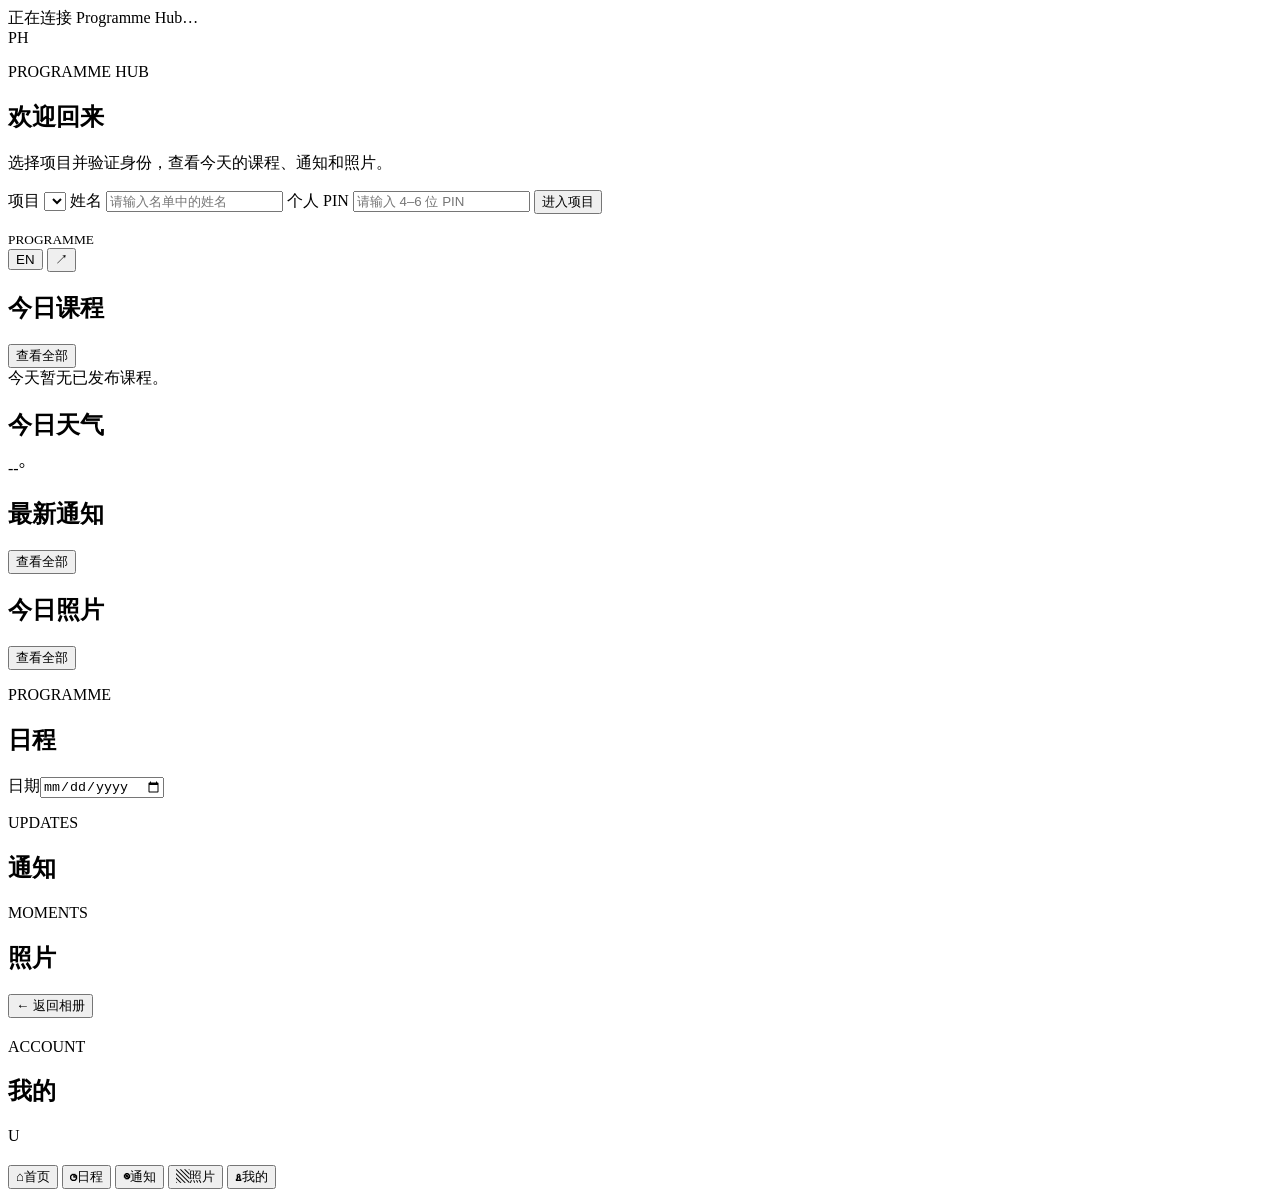
==== commit 0dc2223b: "Upgrade student site to Supabase cloud data" ====
--- a/index.html
+++ b/index.html
@@ -1,82 +1,125 @@
 <!doctype html>
 <html lang="zh-CN">
 <head>
-<meta charset="utf-8">
-<meta name="viewport" content="width=device-width,initial-scale=1,maximum-scale=1,viewport-fit=cover">
-<meta name="theme-color" content="#f5f5f7">
-<title>Programme Hub</title>
-<style>
-:root{--accent:#007aff;--bg:#f5f5f7;--card:#fff;--text:#1d1d1f;--muted:#6e6e73;--line:#e5e5ea;--danger:#ff3b30;--shadow:0 16px 44px rgba(0,0,0,.07)}
-*{box-sizing:border-box}html{scroll-behavior:smooth}body{margin:0;background:var(--bg);color:var(--text);font-family:-apple-system,BlinkMacSystemFont,"PingFang SC","Helvetica Neue",Arial,sans-serif;-webkit-font-smoothing:antialiased}button,input{font:inherit}.hidden{display:none!important}.shell{width:min(100%,980px);margin:auto;min-height:100vh}.card{background:var(--card);border:1px solid var(--line);border-radius:25px;box-shadow:var(--shadow)}
-.login{min-height:100vh;display:grid;place-items:center;padding:22px;background:radial-gradient(circle at 12% 0,rgba(0,122,255,.15),transparent 32rem)}.login-box{width:min(100%,520px);padding:30px}.logo{width:58px;height:58px;border-radius:18px;background:var(--accent);color:#fff;display:grid;place-items:center;font-weight:800}.eyebrow{color:var(--accent);font-size:12px;font-weight:800;letter-spacing:.12em;margin:25px 0 9px}.login h1{font-size:42px;letter-spacing:-.05em;line-height:1.05;margin:0 0 10px}.sub{color:var(--muted);line-height:1.6;margin:0 0 24px}.label{display:block;color:var(--muted);font-size:13px;font-weight:700;margin:20px 0 9px}.project-list{display:grid;gap:10px}.project-option{width:100%;border:1px solid var(--line);background:#fff;border-radius:18px;padding:13px;display:flex;align-items:center;gap:12px;text-align:left;cursor:pointer;-webkit-tap-highlight-color:transparent}.project-option.selected{border-color:var(--accent);box-shadow:0 0 0 3px color-mix(in srgb,var(--accent) 12%,transparent)}.project-badge{width:43px;height:43px;border-radius:13px;color:#fff;display:grid;place-items:center;font-weight:800;flex:0 0 auto}.project-copy{min-width:0}.project-copy strong,.project-copy small{display:block}.project-copy small{color:var(--muted);margin-top:3px}.radio{width:18px;height:18px;border:2px solid var(--line);border-radius:50%;margin-left:auto;flex:0 0 auto}.project-option.selected .radio{border:5px solid var(--accent)}.name-input{width:100%;border:1px solid var(--line);border-radius:16px;padding:15px 16px;background:#fafafa;outline:none;-webkit-appearance:none}.name-input:focus{border-color:var(--accent);box-shadow:0 0 0 4px rgba(0,122,255,.1)}.enter-button{width:100%;border:0;border-radius:16px;background:var(--accent);color:#fff;padding:15px;font-weight:800;margin-top:16px;cursor:pointer;-webkit-tap-highlight-color:transparent}.enter-button:disabled{opacity:.35;cursor:not-allowed}.error{display:none;color:var(--danger);font-size:13px;margin-top:10px}.error.show{display:block}
-.app{padding:0 16px 104px}.topbar{height:66px;display:flex;align-items:center;justify-content:space-between;position:sticky;top:0;z-index:10;background:rgba(245,245,247,.84);backdrop-filter:blur(20px);-webkit-backdrop-filter:blur(20px)}.brand{font-weight:800}.top-actions{display:flex;gap:9px}.round{height:38px;min-width:38px;border:1px solid var(--line);border-radius:999px;background:#fff;font-weight:800;padding:0 11px}.page{display:none}.page.active{display:block}.hero{padding:36px 0 24px}.date{color:var(--accent);font-size:13px;font-weight:800}.hero h1{font-size:clamp(38px,8vw,64px);letter-spacing:-.055em;line-height:1.02;margin:9px 0 10px}.hero p{color:var(--muted);font-size:17px;margin:0}.grid{display:grid;grid-template-columns:1.15fr .85fr;gap:15px}.stack{display:grid;gap:15px}.module{overflow:hidden}.module-head{display:flex;align-items:center;justify-content:space-between;padding:21px 22px 8px}.module-head h2{font-size:18px;margin:0}.text-button{border:0;background:none;color:var(--accent);font-weight:700;padding:6px}.course{padding:7px 22px 23px}.course-time{color:var(--accent);font-weight:800;font-size:14px;margin:10px 0}.course h3{font-size:clamp(27px,5vw,40px);letter-spacing:-.04em;line-height:1.08;margin:0 0 20px}.pills{display:flex;gap:8px;flex-wrap:wrap}.pill{background:#f2f2f7;border-radius:12px;padding:9px 11px;color:var(--muted);font-size:13px}.notice-list{padding:4px 17px 16px}.notice{display:grid;grid-template-columns:8px 1fr auto;gap:11px;padding:14px 4px;border-bottom:1px solid var(--line)}.notice:last-child{border:0}.dot{width:8px;height:8px;border-radius:50%;background:var(--accent);margin-top:6px}.dot.important{background:var(--danger)}.notice strong{font-size:14px}.notice p{margin:5px 0 0;color:var(--muted);font-size:13px;line-height:1.5}.notice time{font-size:11px;color:var(--muted)}.weather{padding:8px 22px 22px}.temp{font-size:68px;font-weight:300;letter-spacing:-.08em}.condition{color:var(--muted);margin:3px 0 15px}.tip{background:rgba(0,122,255,.09);border-radius:14px;padding:13px;font-size:13px;line-height:1.55;margin-top:14px}.photos{display:grid;grid-auto-flow:column;grid-auto-columns:minmax(210px,1fr);gap:11px;overflow-x:auto;padding:8px 17px 20px}.photo{aspect-ratio:4/3;border-radius:18px;position:relative;overflow:hidden;background:linear-gradient(145deg,var(--c1),var(--c2))}.photo:before{content:"";position:absolute;width:120px;height:120px;border-radius:50%;background:rgba(255,255,255,.24);right:-20px;top:-20px}.photo:after{content:"";position:absolute;width:170px;height:70px;border-radius:30px;background:rgba(255,255,255,.18);left:20px;top:40px}.caption{position:absolute;left:0;right:0;bottom:0;padding:45px 14px 13px;background:linear-gradient(transparent,rgba(0,0,0,.72));color:#fff}.caption strong,.caption small{display:block}.caption small{opacity:.8;margin-top:4px}.page-head{padding:40px 0 18px}.page-head small{color:var(--accent);font-weight:800}.page-head h1{font-size:44px;letter-spacing:-.05em;margin:6px 0}.timeline{padding:12px 21px}.timeline-row{display:grid;grid-template-columns:68px 22px 1fr;min-height:86px}.timeline-time{padding-top:18px;font-weight:800}.axis{position:relative}.axis:before{content:"";position:absolute;left:10px;top:0;bottom:0;width:1px;background:var(--line)}.axis:after{content:"";position:absolute;left:6px;top:23px;width:9px;height:9px;border-radius:50%;background:var(--muted)}.timeline-row.current .axis:after{background:var(--accent);box-shadow:0 0 0 6px rgba(0,122,255,.12)}.timeline-copy{padding:17px 0;border-bottom:1px solid var(--line)}.timeline-copy span{display:block;color:var(--muted);font-size:13px;margin-top:5px}.notice-cards{display:grid;gap:11px}.notice-card{padding:20px 21px}.tag{display:inline-flex;padding:6px 9px;border-radius:999px;background:rgba(0,122,255,.1);color:var(--accent);font-size:11px;font-weight:800}.tag.important{background:rgba(255,59,48,.1);color:var(--danger)}.notice-card h3{margin:12px 0 7px}.notice-card p{color:var(--muted);line-height:1.65;margin:0}.photo-grid{display:grid;grid-template-columns:repeat(3,1fr);gap:10px}.photo-grid .photo{aspect-ratio:1}.profile{max-width:650px;padding:23px}.profile-top{display:flex;gap:15px;align-items:center;padding-bottom:19px;border-bottom:1px solid var(--line)}.avatar{width:58px;height:58px;border-radius:18px;background:var(--accent);color:#fff;display:grid;place-items:center;font-size:23px;font-weight:800}.profile-top h3{margin:0}.profile-top p{margin:5px 0 0;color:var(--muted)}.profile-row{display:flex;justify-content:space-between;padding:17px 0;border-bottom:1px solid var(--line)}.profile-row span:last-child{color:var(--muted)}.logout{width:100%;border:0;border-radius:15px;background:rgba(255,59,48,.1);color:var(--danger);padding:14px;font-weight:800;margin-top:18px}.nav{position:fixed;left:50%;bottom:max(12px,env(safe-area-inset-bottom));transform:translateX(-50%);width:min(calc(100% - 28px),620px);display:grid;grid-template-columns:repeat(5,1fr);padding:7px;background:rgba(255,255,255,.88);border:1px solid var(--line);border-radius:23px;box-shadow:0 14px 40px rgba(0,0,0,.15);backdrop-filter:blur(22px);-webkit-backdrop-filter:blur(22px);z-index:20}.nav button{border:0;background:none;border-radius:17px;padding:8px 2px;color:var(--muted);font-size:11px;font-weight:700}.nav button.active{background:rgba(0,122,255,.09);color:var(--accent)}.nav b{display:block;font-size:18px;margin-bottom:2px}
-@media(max-width:760px){.grid{grid-template-columns:1fr}.photo-grid{grid-template-columns:repeat(2,1fr)}.notice{grid-template-columns:8px 1fr}.notice time{grid-column:2}.login-box{padding:26px}.login h1{font-size:37px}}
-</style>
+  <meta charset="utf-8">
+  <meta name="viewport" content="width=device-width,initial-scale=1,maximum-scale=1,viewport-fit=cover">
+  <meta name="theme-color" content="#f5f5f7">
+  <title>Programme Hub</title>
+  <link rel="stylesheet" href="./assets/site.css">
 </head>
 <body>
-<div class="shell">
-<section id="loginView" class="login">
-<div class="login-box card">
-<div class="logo">PH</div>
-<div class="eyebrow">PROGRAMME HUB</div>
-<h1>欢迎回来</h1>
-<p class="sub">请选择项目并输入姓名，查看今天的课程、天气、通知和照片。</p>
-<span class="label">选择项目</span>
-<div id="projectList" class="project-list">
-<button type="button" class="project-option selected" data-project="uae"><span class="project-badge" style="background:#007aff">UAE</span><span class="project-copy"><strong>2026 UAE</strong><small>Summer Chinese Programme</small></span><i class="radio"></i></button>
-<button type="button" class="project-option" data-project="principals"><span class="project-badge" style="background:#af1f2d">华校</span><span class="project-copy"><strong>2026 华校校长</strong><small>Overseas Chinese Educators</small></span><i class="radio"></i></button>
-<button type="button" class="project-option" data-project="vietnam"><span class="project-badge" style="background:#008f74">VN</span><span class="project-copy"><strong>2025 越南大学生</strong><small>Vietnam University Programme</small></span><i class="radio"></i></button>
-</div>
-<label class="label" for="userName">姓名</label>
-<input id="userName" class="name-input" type="text" autocomplete="name" placeholder="请输入你的姓名">
-<button id="enterButton" type="button" class="enter-button" disabled>进入项目</button>
-<div id="loginError" class="error">请输入姓名后再进入。</div>
-</div>
-</section>
-<section id="appView" class="app hidden">
-<header class="topbar"><div id="brandName" class="brand"></div><div class="top-actions"><button id="languageButton" type="button" class="round">EN</button><button id="profileButton" type="button" class="round">U</button></div></header>
-<main>
-<section id="homePage" class="page active"><div class="hero"><div id="dateText" class="date"></div><h1 id="greetingText"></h1><p id="welcomeText"></p></div><div class="grid"><div class="stack"><article class="module card"><div class="module-head"><h2 data-i18n="todayCourse">今日课程</h2><button type="button" class="text-button" data-page-link="schedule">查看全部</button></div><div class="course"><div id="courseTime" class="course-time"></div><h3 id="courseTitle"></h3><div class="pills"><span id="speakerText" class="pill"></span><span id="locationText" class="pill"></span></div></div></article><article class="module card"><div class="module-head"><h2 data-i18n="latestNotices">最新通知</h2><button type="button" class="text-button" data-page-link="notices">查看全部</button></div><div id="homeNoticeList" class="notice-list"></div></article></div><div class="stack"><article class="module card"><div class="module-head"><h2 data-i18n="weather">今日天气</h2><span id="cityText"></span></div><div class="weather"><div id="temperatureText" class="temp"></div><div id="conditionText" class="condition"></div><div class="pills"><span id="rainText" class="pill"></span><span id="humidityText" class="pill"></span></div><div id="weatherTip" class="tip"></div></div></article><article class="module card"><div class="module-head"><h2 data-i18n="todayPhotos">今日照片</h2><button type="button" class="text-button" data-page-link="photos">查看全部</button></div><div id="homePhotoList" class="photos"></div></article></div></div></section>
-<section id="schedulePage" class="page"><div class="page-head"><small>PROGRAMME</small><h1 data-i18n="schedule">日程</h1></div><div id="timelineList" class="timeline card"></div></section>
-<section id="noticesPage" class="page"><div class="page-head"><small>UPDATES</small><h1 data-i18n="notices">通知</h1></div><div id="noticeCardList" class="notice-cards"></div></section>
-<section id="photosPage" class="page"><div class="page-head"><small>MOMENTS</small><h1 data-i18n="photos">照片</h1></div><div id="photoGrid" class="photo-grid"></div></section>
-<section id="profilePage" class="page"><div class="page-head"><small>ACCOUNT</small><h1 data-i18n="profile">我的</h1></div><div class="profile card"><div class="profile-top"><div id="profileAvatar" class="avatar">U</div><div><h3 id="profileName"></h3><p id="profileProject"></p></div></div><div class="profile-row"><span data-i18n="project">项目</span><span id="profileProjectDetail"></span></div><div class="profile-row"><span data-i18n="language">语言</span><span id="profileLanguage"></span></div><button id="logoutButton" type="button" class="logout">切换项目 / 退出</button></div></section>
-</main>
-<nav class="nav"><button type="button" class="active" data-page="home"><b>⌂</b><span data-i18n="home">首页</span></button><button type="button" data-page="schedule"><b>◷</b><span data-i18n="schedule">日程</span></button><button type="button" data-page="notices"><b>◉</b><span data-i18n="notices">通知</span></button><button type="button" data-page="photos"><b>▧</b><span data-i18n="photos">照片</span></button><button type="button" data-page="profile"><b>♙</b><span data-i18n="profile">我的</span></button></nav>
-</section>
-</div>
-<script>
-(function(){
-'use strict';
-var PROJECTS={
-uae:{name:'2026 UAE',accent:'#007aff',welcomeZh:'今天的重要信息，都在这里。',welcomeEn:'Everything important for today, in one place.',course:{time:'09:00–12:00',zh:'中华文化教学多模态资源的生成与使用',en:'Creating and Using Multimodal Resources for Chinese Culture Teaching',speakerZh:'张天池',speakerEn:'Zhang Tianchi',placeZh:'物理楼二楼报告厅',placeEn:'Physics Building, 2F Auditorium'},weather:{cityZh:'上海',cityEn:'Shanghai',temp:'32°',conditionZh:'多云 · 最高 35° / 最低 27°',conditionEn:'Cloudy · H 35° / L 27°',rain:'35%',humidity:'68%',tipZh:'下午可能有阵雨，记得带伞并注意防暑。',tipEn:'Possible afternoon showers. Bring an umbrella and stay hydrated.'},schedule:[['08:40','酒店发车','Depart from hotel'],['09:00','上午课程','Morning class'],['12:00','午餐','Lunch'],['13:45','前往新天地','Transfer to Xintiandi'],['18:30','上海马戏城','Shanghai Circus World']],notices:[['重要','IMPORTANT','明日上午请于 08:30 前在酒店大堂集合。','Meet in the hotel lobby before 8:30 tomorrow morning.',1],['行程调整','SCHEDULE UPDATE','今日返程时间调整为 20:00。','Today’s return time has been changed to 20:00.',0]]},
-principals:{name:'2026 华校校长',accent:'#af1f2d',welcomeZh:'课程安排、重要通知与活动照片一目了然。',welcomeEn:'Courses, updates and programme moments at a glance.',course:{time:'09:00–12:00',zh:'华文教育与国家文化软实力',en:'Chinese Education and National Cultural Soft Power',speakerZh:'曹秀玲',speakerEn:'Cao Xiuling',placeZh:'物理楼二楼报告厅',placeEn:'Physics Building, 2F Auditorium'},weather:{cityZh:'上海',cityEn:'Shanghai',temp:'32°',conditionZh:'多云 · 最高 35° / 最低 27°',conditionEn:'Cloudy · H 35° / L 27°',rain:'35%',humidity:'68%',tipZh:'天气炎热，请及时补水。',tipEn:'Hot weather today. Stay hydrated.'},schedule:[['08:10','酒店发车','Depart from hotel'],['09:00','专题讲座','Featured lecture'],['12:00','午餐','Lunch'],['13:30','下午活动','Afternoon activity'],['17:00','返回酒店','Return to hotel']],notices:[['提醒','REMINDER','请携带学员证并按大巴分配表乘车。','Bring your programme badge and follow the bus allocation list.',1],['资料更新','MATERIALS','今日讲座资料已更新。','Today’s lecture materials have been updated.',0]]},
-vietnam:{name:'2025 越南大学生',accent:'#008f74',welcomeZh:'你的每日课程与活动信息。',welcomeEn:'Your daily classes and activities.',course:{time:'09:00–11:30',zh:'中国文化体验课程',en:'Chinese Culture Experience',speakerZh:'项目教师',speakerEn:'Programme Faculty',placeZh:'教学楼 206',placeEn:'Teaching Building 206'},weather:{cityZh:'上海',cityEn:'Shanghai',temp:'31°',conditionZh:'晴间多云 · 最高 34° / 最低 26°',conditionEn:'Partly cloudy · H 34° / L 26°',rain:'20%',humidity:'65%',tipZh:'有户外活动，建议做好防晒。',tipEn:'Outdoor activities today. Sun protection is recommended.'},schedule:[['08:30','集合出发','Meet and depart'],['09:00','上午课程','Morning class'],['11:30','午餐','Lunch'],['14:00','文化参访','Cultural visit'],['17:30','自由活动','Free time']],notices:[['集合提醒','MEETING','请提前十分钟到达集合地点。','Arrive at the meeting point ten minutes early.',1],['照片更新','PHOTOS','昨日活动照片已经上传。','Yesterday’s activity photos are now available.',0]]}
-};
-var I18N={zh:{todayCourse:'今日课程',latestNotices:'最新通知',weather:'今日天气',todayPhotos:'今日照片',photos:'照片',schedule:'日程',notices:'通知',profile:'我的',project:'项目',language:'语言',home:'首页'},en:{todayCourse:"Today’s Course",latestNotices:'Latest Notices',weather:"Today’s Weather",todayPhotos:"Today’s Photos",photos:'Photos',schedule:'Schedule',notices:'Notices',profile:'Me',project:'Project',language:'Language',home:'Home'}};
-var state={project:'uae',name:'',lang:'zh',page:'home'};
-function byId(id){return document.getElementById(id)}
-function readStore(key){try{return window.localStorage.getItem(key)||''}catch(e){return ''}}
-function writeStore(key,value){try{window.localStorage.setItem(key,value)}catch(e){}}
-function removeStore(key){try{window.localStorage.removeItem(key)}catch(e){}}
-function setTheme(){document.documentElement.style.setProperty('--accent',PROJECTS[state.project].accent)}
-function selectProject(projectKey){if(!PROJECTS[projectKey])return;state.project=projectKey;setTheme();var buttons=document.querySelectorAll('.project-option');for(var i=0;i<buttons.length;i++){buttons[i].classList.toggle('selected',buttons[i].getAttribute('data-project')===projectKey)}}
-function validateLogin(){var value=byId('userName').value.replace(/^\s+|\s+$/g,'');byId('enterButton').disabled=value.length===0;byId('loginError').classList.remove('show')}
-function formatDate(){try{return new Intl.DateTimeFormat(state.lang==='zh'?'zh-CN':'en-US',{month:'long',day:'numeric',weekday:'long'}).format(new Date())}catch(e){return new Date().toLocaleDateString()}}
-function greeting(){var hour=new Date().getHours();if(state.lang==='en')return hour<12?'Good morning':hour<18?'Good afternoon':'Good evening';return hour<12?'早上好':hour<18?'下午好':'晚上好'}
-function text(zh,en){return state.lang==='zh'?zh:en}
-function photoMarkup(){var data=[['#3277d5','#8cc8ff',text('校园时光','Campus Moments'),text('12 张照片','12 photos')],['#af1f2d','#ffb7c3',text('今日课堂',"Today’s Class"),text('18 张照片','18 photos')],['#008f74','#8de1c9',text('上海印象','Shanghai Impressions'),text('24 张照片','24 photos')]];var html='';for(var i=0;i<data.length;i++){html+='<div class="photo" style="--c1:'+data[i][0]+';--c2:'+data[i][1]+'"><div class="caption"><strong>'+data[i][2]+'</strong><small>'+data[i][3]+'</small></div></div>'}return html}
-function render(){var p=PROJECTS[state.project];setTheme();byId('brandName').textContent=p.name;byId('dateText').textContent=formatDate();byId('greetingText').textContent=greeting()+'，'+state.name;byId('welcomeText').textContent=text(p.welcomeZh,p.welcomeEn);byId('courseTime').textContent=p.course.time;byId('courseTitle').textContent=text(p.course.zh,p.course.en);byId('speakerText').textContent=(state.lang==='zh'?'👤 主讲人：':'👤 Speaker: ')+text(p.course.speakerZh,p.course.speakerEn);byId('locationText').textContent='⌖ '+text(p.course.placeZh,p.course.placeEn);byId('cityText').textContent=text(p.weather.cityZh,p.weather.cityEn);byId('temperatureText').textContent=p.weather.temp;byId('conditionText').textContent=text(p.weather.conditionZh,p.weather.conditionEn);byId('rainText').textContent=(state.lang==='zh'?'降雨概率 ':'Rain ')+p.weather.rain;byId('humidityText').textContent=(state.lang==='zh'?'湿度 ':'Humidity ')+p.weather.humidity;byId('weatherTip').textContent=text(p.weather.tipZh,p.weather.tipEn);var initial=(state.name.charAt(0)||'U').toUpperCase();byId('profileButton').textContent=initial;byId('profileAvatar').textContent=initial;byId('profileName').textContent=state.name;byId('profileProject').textContent=p.name;byId('profileProjectDetail').textContent=p.name;byId('profileLanguage').textContent=state.lang==='zh'?'简体中文':'English';byId('languageButton').textContent=state.lang==='zh'?'EN':'中';var trans=document.querySelectorAll('[data-i18n]');for(var i=0;i<trans.length;i++){var key=trans[i].getAttribute('data-i18n');if(I18N[state.lang][key])trans[i].textContent=I18N[state.lang][key]}renderNotices(p);renderSchedule(p);var photos=photoMarkup();byId('homePhotoList').innerHTML=photos;byId('photoGrid').innerHTML=photos}
-function renderNotices(p){var home='';var cards='';for(var i=0;i<p.notices.length;i++){var n=p.notices[i];home+='<div class="notice"><span class="dot '+(n[4]?'important':'')+'"></span><div><strong>'+text(n[0],n[1])+'</strong><p>'+text(n[2],n[3])+'</p></div><time>'+text('今天','Today')+'</time></div>';cards+='<article class="notice-card card"><span class="tag '+(n[4]?'important':'')+'">'+text(n[0],n[1])+'</span><h3>'+text(n[0],n[1])+'</h3><p>'+text(n[2],n[3])+'</p></article>'}byId('homeNoticeList').innerHTML=home;byId('noticeCardList').innerHTML=cards}
-function renderSchedule(p){var html='';for(var i=0;i<p.schedule.length;i++){var item=p.schedule[i];html+='<div class="timeline-row '+(i===1?'current':'')+'"><div class="timeline-time">'+item[0]+'</div><div class="axis"></div><div class="timeline-copy"><strong>'+text(item[1],item[2])+'</strong><span>'+p.name+'</span></div></div>'}byId('timelineList').innerHTML=html}
-function showApp(){byId('loginView').classList.add('hidden');byId('appView').classList.remove('hidden');render();showPage('home')}
-function showLogin(){byId('appView').classList.add('hidden');byId('loginView').classList.remove('hidden');byId('userName').value=state.name;validateLogin()}
-function showPage(page){state.page=page;var pages=document.querySelectorAll('.page');for(var i=0;i<pages.length;i++)pages[i].classList.remove('active');var target=byId(page+'Page');if(target)target.classList.add('active');var buttons=document.querySelectorAll('[data-page]');for(var j=0;j<buttons.length;j++)buttons[j].classList.toggle('active',buttons[j].getAttribute('data-page')===page);window.scrollTo(0,0)}
-function enterProject(){var value=byId('userName').value.replace(/^\s+|\s+$/g,'');if(!value){byId('loginError').classList.add('show');return}state.name=value;writeStore('ph_project',state.project);writeStore('ph_name',state.name);writeStore('ph_lang',state.lang);showApp()}
-function bindEvents(){var projects=document.querySelectorAll('.project-option');for(var i=0;i<projects.length;i++){projects[i].addEventListener('click',function(){selectProject(this.getAttribute('data-project'))},false)}byId('userName').addEventListener('input',validateLogin,false);byId('userName').addEventListener('keyup',function(event){if(event.keyCode===13&&!byId('enterButton').disabled)enterProject()},false);byId('enterButton').addEventListener('click',enterProject,false);byId('languageButton').addEventListener('click',function(){state.lang=state.lang==='zh'?'en':'zh';writeStore('ph_lang',state.lang);render()},false);byId('profileButton').addEventListener('click',function(){showPage('profile')},false);byId('logoutButton').addEventListener('click',function(){removeStore('ph_name');removeStore('ph_project');state.name='';showLogin()},false);var nav=document.querySelectorAll('[data-page]');for(var j=0;j<nav.length;j++){nav[j].addEventListener('click',function(){showPage(this.getAttribute('data-page'))},false)}var links=document.querySelectorAll('[data-page-link]');for(var k=0;k<links.length;k++){links[k].addEventListener('click',function(){showPage(this.getAttribute('data-page-link'))},false)}}
-function init(){var savedProject=readStore('ph_project');var savedName=readStore('ph_name');var savedLang=readStore('ph_lang');if(PROJECTS[savedProject])state.project=savedProject;if(savedName)state.name=savedName;if(savedLang==='en')state.lang='en';selectProject(state.project);byId('userName').value=state.name;bindEvents();validateLogin();if(state.name)showApp()}
-if(document.readyState==='loading')document.addEventListener('DOMContentLoaded',init,false);else init();
-})();
-</script>
+  <div id="boot" class="boot">正在连接 Programme Hub…</div>
+
+  <main id="loginView" class="login-view hidden">
+    <section class="login-card">
+      <div class="logo">PH</div>
+      <p class="eyebrow">PROGRAMME HUB</p>
+      <h1>欢迎回来</h1>
+      <p class="muted">选择项目并验证身份，查看今天的课程、通知和照片。</p>
+
+      <label for="projectSelect">项目</label>
+      <select id="projectSelect"></select>
+
+      <label for="memberName">姓名</label>
+      <input id="memberName" autocomplete="name" placeholder="请输入名单中的姓名">
+
+      <label for="memberPin">个人 PIN</label>
+      <input id="memberPin" inputmode="numeric" autocomplete="one-time-code" maxlength="8" placeholder="请输入 4–6 位 PIN">
+
+      <button id="loginButton" class="primary">进入项目</button>
+      <p id="loginMessage" class="message" aria-live="polite"></p>
+    </section>
+  </main>
+
+  <div id="appView" class="app hidden">
+    <header class="topbar">
+      <div>
+        <small id="projectLabel">PROGRAMME</small>
+        <strong id="projectName"></strong>
+      </div>
+      <div class="top-actions">
+        <button id="languageButton" class="round" type="button">EN</button>
+        <button id="logoutButton" class="round" type="button" title="退出">↗</button>
+      </div>
+    </header>
+
+    <section id="homePage" class="page active">
+      <div class="hero">
+        <p id="dateText" class="accent"></p>
+        <h1 id="greetingText"></h1>
+        <p id="welcomeText" class="muted"></p>
+      </div>
+
+      <div class="dashboard-grid">
+        <article id="courseCard" class="card feature-card">
+          <div class="card-head"><h2 data-i18n="todayCourse">今日课程</h2><button class="link" data-page-link="schedule">查看全部</button></div>
+          <div id="courseEmpty" class="empty hidden">今天暂无已发布课程。</div>
+          <div id="courseContent">
+            <p id="courseTime" class="accent strong"></p>
+            <h3 id="courseTitle"></h3>
+            <div class="chips"><span id="courseSpeaker" class="chip"></span><span id="courseLocation" class="chip"></span></div>
+          </div>
+        </article>
+
+        <article id="weatherCard" class="card">
+          <div class="card-head"><h2 data-i18n="weather">今日天气</h2><span id="weatherCity"></span></div>
+          <div class="weather-body">
+            <div id="weatherTemperature" class="temperature">--°</div>
+            <p id="weatherSummary" class="muted"></p>
+            <div class="chips"><span id="weatherRain" class="chip"></span><span id="weatherHumidity" class="chip"></span></div>
+            <p id="weatherTip" class="weather-tip"></p>
+          </div>
+        </article>
+
+        <article id="noticeCard" class="card">
+          <div class="card-head"><h2 data-i18n="latestNotices">最新通知</h2><button class="link" data-page-link="notices">查看全部</button></div>
+          <div id="homeNotices" class="list"></div>
+        </article>
+
+        <article id="albumCard" class="card">
+          <div class="card-head"><h2 data-i18n="todayPhotos">今日照片</h2><button class="link" data-page-link="photos">查看全部</button></div>
+          <div id="homeAlbums" class="album-strip"></div>
+        </article>
+      </div>
+    </section>
+
+    <section id="schedulePage" class="page">
+      <div class="page-head"><p class="eyebrow">PROGRAMME</p><h1 data-i18n="schedule">日程</h1></div>
+      <div class="date-filter"><label for="scheduleDate">日期</label><input id="scheduleDate" type="date"></div>
+      <div id="scheduleList" class="timeline card"></div>
+    </section>
+
+    <section id="noticesPage" class="page">
+      <div class="page-head"><p class="eyebrow">UPDATES</p><h1 data-i18n="notices">通知</h1></div>
+      <div id="noticeList" class="notice-grid"></div>
+    </section>
+
+    <section id="photosPage" class="page">
+      <div class="page-head"><p class="eyebrow">MOMENTS</p><h1 data-i18n="photos">照片</h1></div>
+      <div id="albumList" class="album-grid"></div>
+      <section id="photoViewer" class="photo-viewer hidden">
+        <div class="viewer-head"><button id="closeViewer" class="link">← 返回相册</button><h2 id="viewerTitle"></h2></div>
+        <div id="photoList" class="photo-grid"></div>
+      </section>
+    </section>
+
+    <section id="profilePage" class="page">
+      <div class="page-head"><p class="eyebrow">ACCOUNT</p><h1 data-i18n="profile">我的</h1></div>
+      <article class="card profile-card">
+        <div class="avatar" id="profileAvatar">U</div>
+        <div><h2 id="profileName"></h2><p id="profileMeta" class="muted"></p></div>
+      </article>
+    </section>
+
+    <nav class="bottom-nav">
+      <button data-page="home" class="active"><b>⌂</b><span data-i18n="home">首页</span></button>
+      <button data-page="schedule"><b>◷</b><span data-i18n="schedule">日程</span></button>
+      <button data-page="notices"><b>◉</b><span data-i18n="notices">通知</span></button>
+      <button data-page="photos"><b>▧</b><span data-i18n="photos">照片</span></button>
+      <button data-page="profile"><b>♙</b><span data-i18n="profile">我的</span></button>
+    </nav>
+  </div>
+
+  <script type="module" src="./assets/app.js"></script>
 </body>
-</html>+</html>
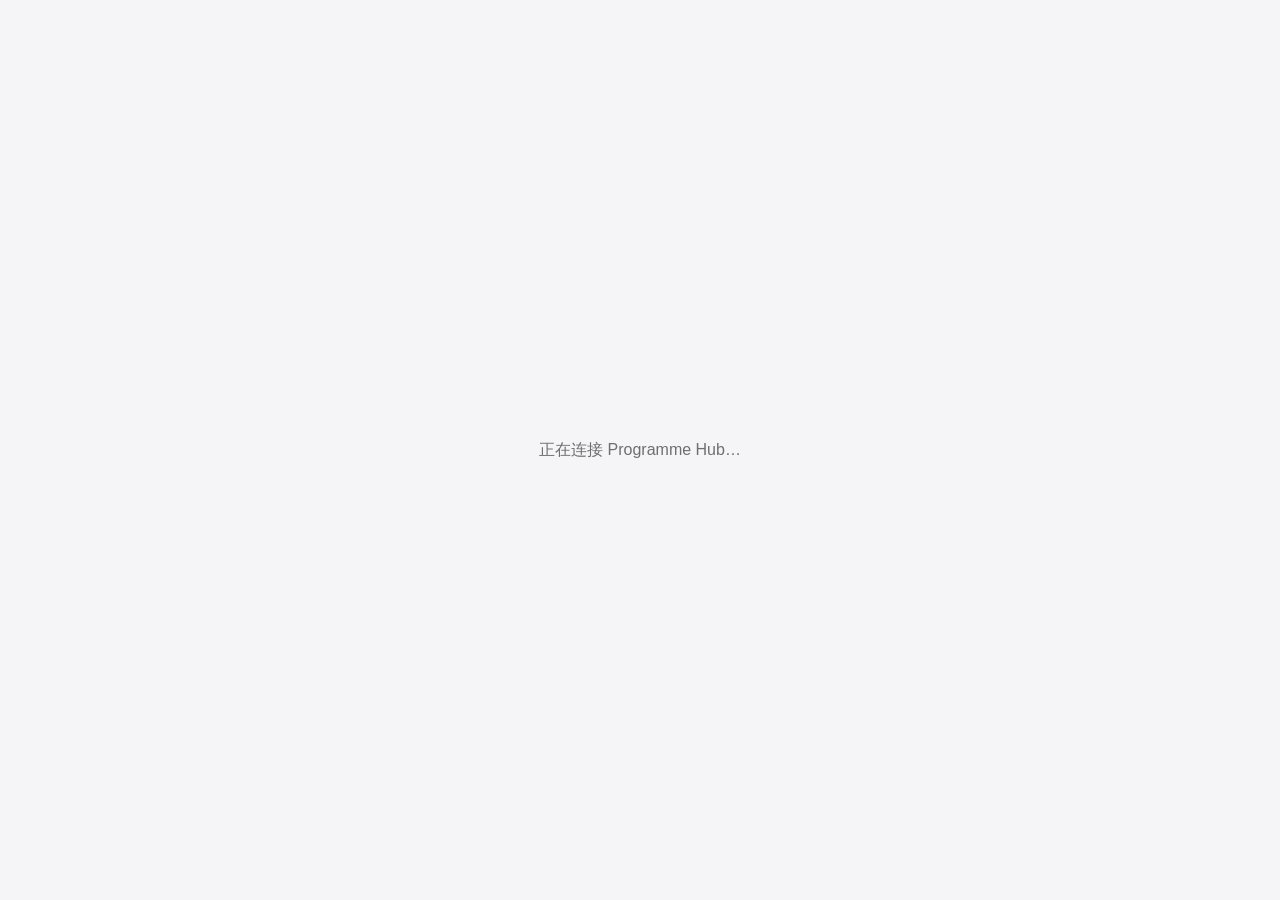
==== commit ce813d29: "Bust WeChat cache for live weather update" ====
--- a/index.html
+++ b/index.html
@@ -5,7 +5,7 @@
   <meta name="viewport" content="width=device-width,initial-scale=1,maximum-scale=1,viewport-fit=cover">
   <meta name="theme-color" content="#f5f5f7">
   <title>Programme Hub</title>
-  <link rel="stylesheet" href="./assets/site.css">
+  <link rel="stylesheet" href="./assets/site.css?v=20260807-2">
 </head>
 <body>
   <div id="boot" class="boot">正在连接 Programme Hub…</div>
@@ -120,6 +120,6 @@
     </nav>
   </div>
 
-  <script type="module" src="./assets/app.js"></script>
+  <script type="module" src="./assets/app.js?v=20260807-2"></script>
 </body>
-</html>
+</html>
--- a/assets/site.css
+++ b/assets/site.css
@@ -0,0 +1,5 @@
+:root{--accent:#007aff;--bg:#f5f5f7;--card:#fff;--text:#1d1d1f;--muted:#6e6e73;--line:#e5e5ea;--danger:#ff3b30;--shadow:0 14px 42px rgba(0,0,0,.07)}
+*{box-sizing:border-box}html{scroll-behavior:smooth}body{margin:0;background:var(--bg);color:var(--text);font-family:-apple-system,BlinkMacSystemFont,"PingFang SC","Helvetica Neue",Arial,sans-serif;-webkit-font-smoothing:antialiased}button,input,select,textarea{font:inherit}.hidden{display:none!important}.boot{min-height:100vh;display:grid;place-items:center;color:var(--muted)}
+.login-view{min-height:100vh;display:grid;place-items:center;padding:22px;background:radial-gradient(circle at 10% 0,rgba(0,122,255,.15),transparent 34rem)}.login-card{width:min(100%,500px);padding:30px;background:rgba(255,255,255,.94);border:1px solid var(--line);border-radius:30px;box-shadow:var(--shadow)}.logo{width:58px;height:58px;border-radius:18px;background:var(--accent);color:#fff;display:grid;place-items:center;font-weight:800}.eyebrow{color:var(--accent);font-size:12px;font-weight:800;letter-spacing:.13em;margin:24px 0 8px}.login-card h1{font-size:42px;letter-spacing:-.05em;margin:0 0 10px}.muted{color:var(--muted);line-height:1.6}.login-card label,.date-filter label{display:block;font-size:13px;color:var(--muted);font-weight:700;margin:18px 0 8px}.login-card input,.login-card select,.date-filter input{width:100%;border:1px solid var(--line);border-radius:15px;background:#fafafa;padding:14px 15px;outline:none}.login-card input:focus,.login-card select:focus{border-color:var(--accent);box-shadow:0 0 0 4px rgba(0,122,255,.1)}.primary{width:100%;border:0;border-radius:15px;background:var(--accent);color:white;padding:15px;font-weight:800;margin-top:18px}.primary:disabled{opacity:.45}.message{min-height:21px;font-size:13px;color:var(--danger);margin:12px 0 0}.message.ok{color:#238636}
+.app{width:min(100%,980px);margin:auto;padding:0 16px 105px}.topbar{height:68px;display:flex;justify-content:space-between;align-items:center;position:sticky;top:0;z-index:10;background:rgba(245,245,247,.86);backdrop-filter:blur(20px);-webkit-backdrop-filter:blur(20px)}.topbar small,.topbar strong{display:block}.topbar small{color:var(--accent);font-size:10px;font-weight:800;letter-spacing:.1em}.topbar strong{margin-top:3px}.top-actions{display:flex;gap:8px}.round{height:39px;min-width:39px;border:1px solid var(--line);border-radius:999px;background:white;font-weight:800}.page{display:none}.page.active{display:block}.hero{padding:38px 0 25px}.hero h1{font-size:clamp(39px,8vw,64px);letter-spacing:-.055em;line-height:1.02;margin:8px 0}.hero p{margin:0}.accent{color:var(--accent)}.strong{font-weight:800}.dashboard-grid{display:grid;grid-template-columns:1.15fr .85fr;gap:15px}.card{background:var(--card);border:1px solid var(--line);border-radius:25px;box-shadow:var(--shadow);overflow:hidden}.feature-card{grid-row:span 1}.card-head{display:flex;align-items:center;justify-content:space-between;padding:20px 21px 8px}.card-head h2{font-size:18px;margin:0}.link{border:0;background:none;color:var(--accent);font-weight:700;padding:6px;cursor:pointer}.feature-card>div:not(.card-head):not(.empty){padding:8px 21px 23px}.feature-card h3{font-size:clamp(27px,5vw,40px);line-height:1.08;letter-spacing:-.04em;margin:8px 0 18px}.chips{display:flex;gap:8px;flex-wrap:wrap}.chip{background:#f2f2f7;border-radius:12px;padding:9px 11px;color:var(--muted);font-size:13px}.weather-body{padding:7px 21px 22px}.temperature{font-size:68px;font-weight:300;letter-spacing:-.08em}.weather-tip{background:rgba(0,122,255,.09);border-radius:14px;padding:13px;line-height:1.55;font-size:13px}.list{padding:5px 16px 16px}.list-item{display:grid;grid-template-columns:9px 1fr;gap:10px;padding:13px 5px;border-bottom:1px solid var(--line)}.list-item:last-child{border:0}.dot{width:8px;height:8px;border-radius:50%;background:var(--accent);margin-top:6px}.dot.important{background:var(--danger)}.list-item h3{font-size:14px;margin:0}.list-item p{font-size:13px;color:var(--muted);line-height:1.55;margin:5px 0 0}.empty{padding:22px;color:var(--muted);font-size:14px}.album-strip{display:grid;grid-auto-flow:column;grid-auto-columns:minmax(210px,1fr);gap:11px;overflow-x:auto;padding:8px 16px 20px}.album-cover{position:relative;aspect-ratio:4/3;border-radius:18px;overflow:hidden;background:linear-gradient(145deg,var(--accent),#9acbff);cursor:pointer}.album-cover img{width:100%;height:100%;object-fit:cover}.album-caption{position:absolute;left:0;right:0;bottom:0;padding:45px 13px 13px;background:linear-gradient(transparent,rgba(0,0,0,.74));color:#fff}.album-caption strong,.album-caption small{display:block}.album-caption small{opacity:.8;margin-top:4px}.page-head{padding:38px 0 18px}.page-head .eyebrow{margin:0}.page-head h1{font-size:46px;letter-spacing:-.05em;margin:6px 0}.date-filter{max-width:280px;margin-bottom:13px}.timeline{padding:10px 20px}.timeline-row{display:grid;grid-template-columns:72px 22px 1fr;min-height:86px}.timeline-time{padding-top:18px;font-weight:800}.timeline-axis{position:relative}.timeline-axis:before{content:"";position:absolute;left:10px;top:0;bottom:0;width:1px;background:var(--line)}.timeline-axis:after{content:"";position:absolute;left:6px;top:23px;width:9px;height:9px;border-radius:50%;background:var(--muted)}.timeline-content{padding:17px 0;border-bottom:1px solid var(--line)}.timeline-content h3{margin:0;font-size:16px}.timeline-content p{color:var(--muted);font-size:13px;margin:6px 0 0}.notice-grid{display:grid;gap:12px}.notice-box{padding:20px}.notice-box .tag{display:inline-block;border-radius:999px;padding:6px 9px;background:rgba(0,122,255,.1);color:var(--accent);font-size:11px;font-weight:800}.notice-box .tag.important{background:rgba(255,59,48,.1);color:var(--danger)}.notice-box h2{font-size:19px;margin:12px 0 7px}.notice-box p{color:var(--muted);line-height:1.65;margin:0}.notice-box time{display:block;color:var(--muted);font-size:12px;margin-top:12px}.album-grid{display:grid;grid-template-columns:repeat(3,1fr);gap:12px}.album-grid .album-cover{aspect-ratio:1}.photo-viewer{margin-top:8px}.viewer-head{display:flex;align-items:center;gap:18px;margin-bottom:15px}.viewer-head h2{margin:0}.photo-grid{display:grid;grid-template-columns:repeat(3,1fr);gap:10px}.photo-grid figure{margin:0}.photo-grid img{width:100%;aspect-ratio:1;object-fit:cover;border-radius:17px;background:#e8e8ed}.photo-grid figcaption{font-size:12px;color:var(--muted);padding:6px 2px}.profile-card{display:flex;align-items:center;gap:15px;padding:23px}.avatar{width:60px;height:60px;border-radius:18px;background:var(--accent);color:white;display:grid;place-items:center;font-size:24px;font-weight:800}.profile-card h2{margin:0}.profile-card p{margin:5px 0 0}.bottom-nav{position:fixed;left:50%;bottom:max(12px,env(safe-area-inset-bottom));transform:translateX(-50%);width:min(calc(100% - 28px),620px);display:grid;grid-template-columns:repeat(5,1fr);padding:7px;background:rgba(255,255,255,.9);border:1px solid var(--line);border-radius:23px;box-shadow:0 14px 40px rgba(0,0,0,.15);backdrop-filter:blur(22px);-webkit-backdrop-filter:blur(22px);z-index:20}.bottom-nav button{border:0;background:none;border-radius:17px;padding:8px 2px;color:var(--muted);font-size:11px;font-weight:700}.bottom-nav button.active{background:rgba(0,122,255,.09);color:var(--accent)}.bottom-nav b{display:block;font-size:18px;margin-bottom:2px}
+@media(max-width:760px){.dashboard-grid{grid-template-columns:1fr}.album-grid,.photo-grid{grid-template-columns:repeat(2,1fr)}.login-card{padding:26px}.login-card h1{font-size:37px}}
